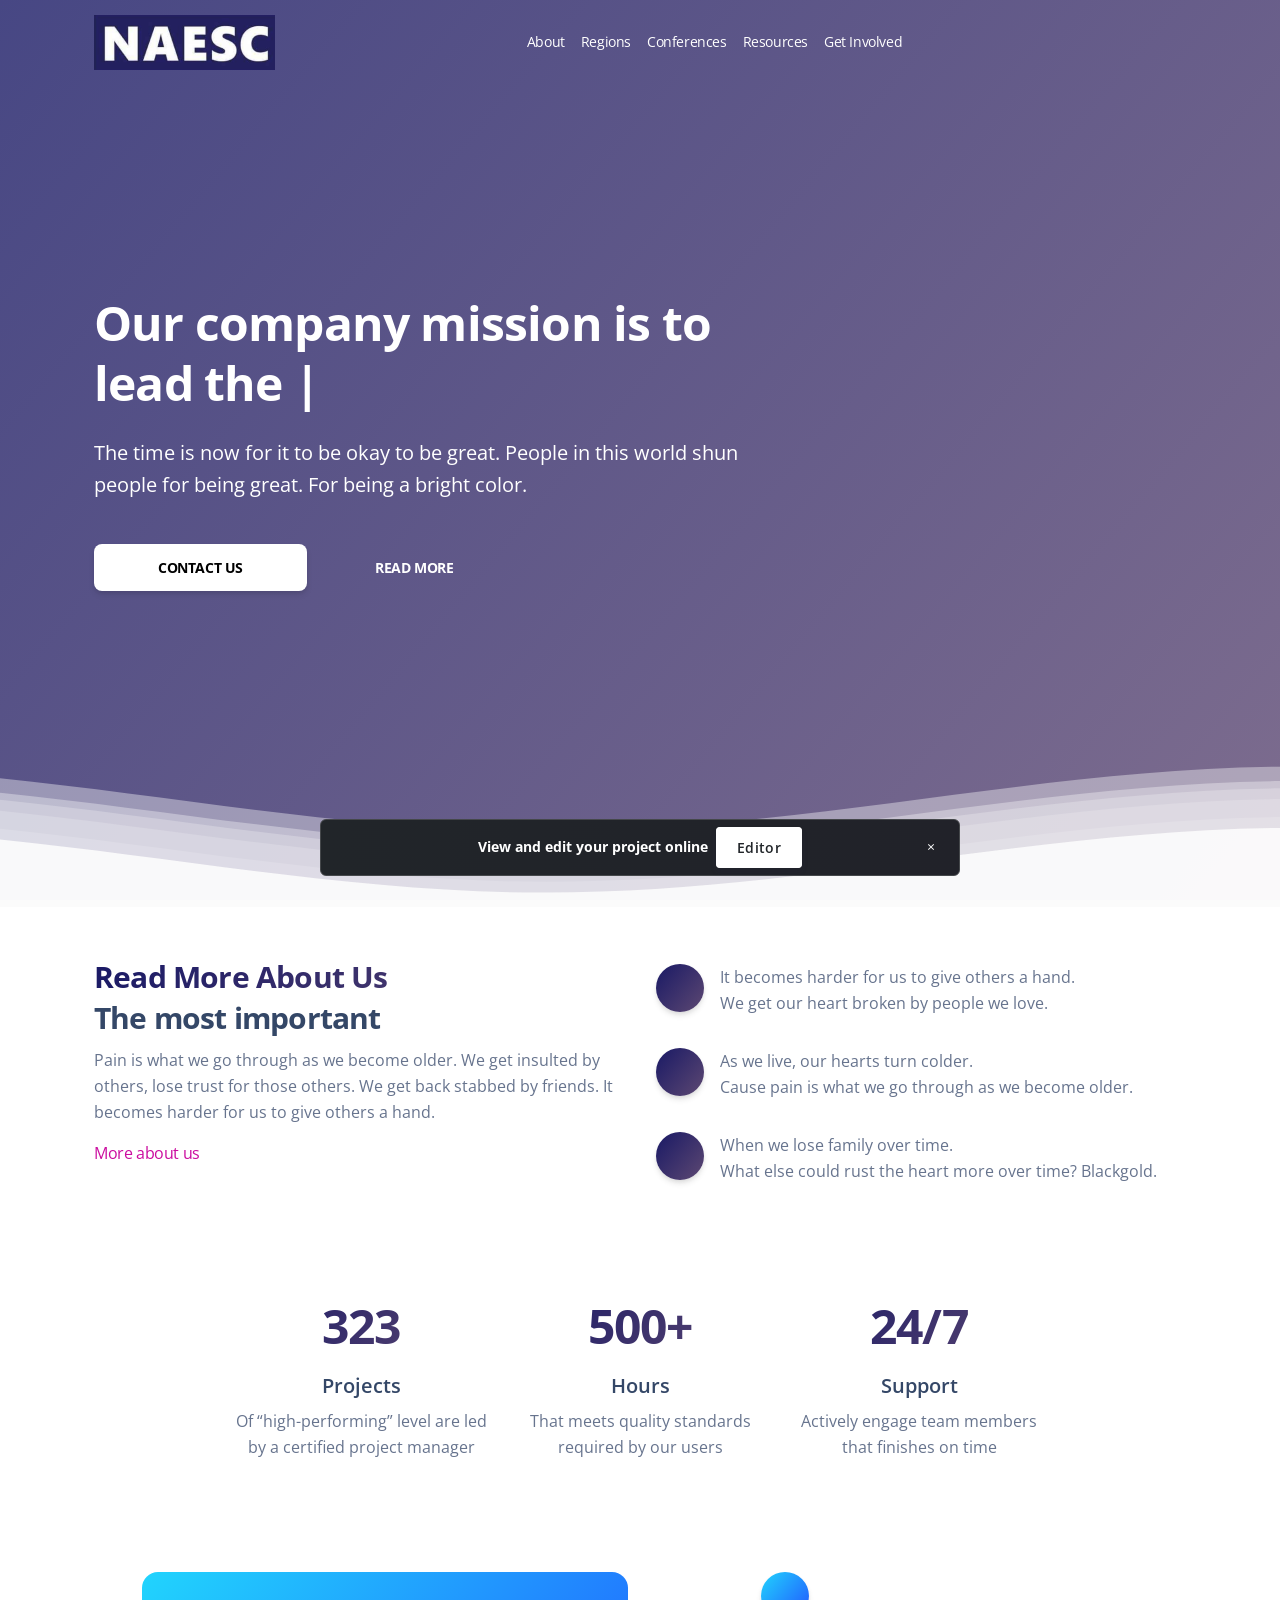
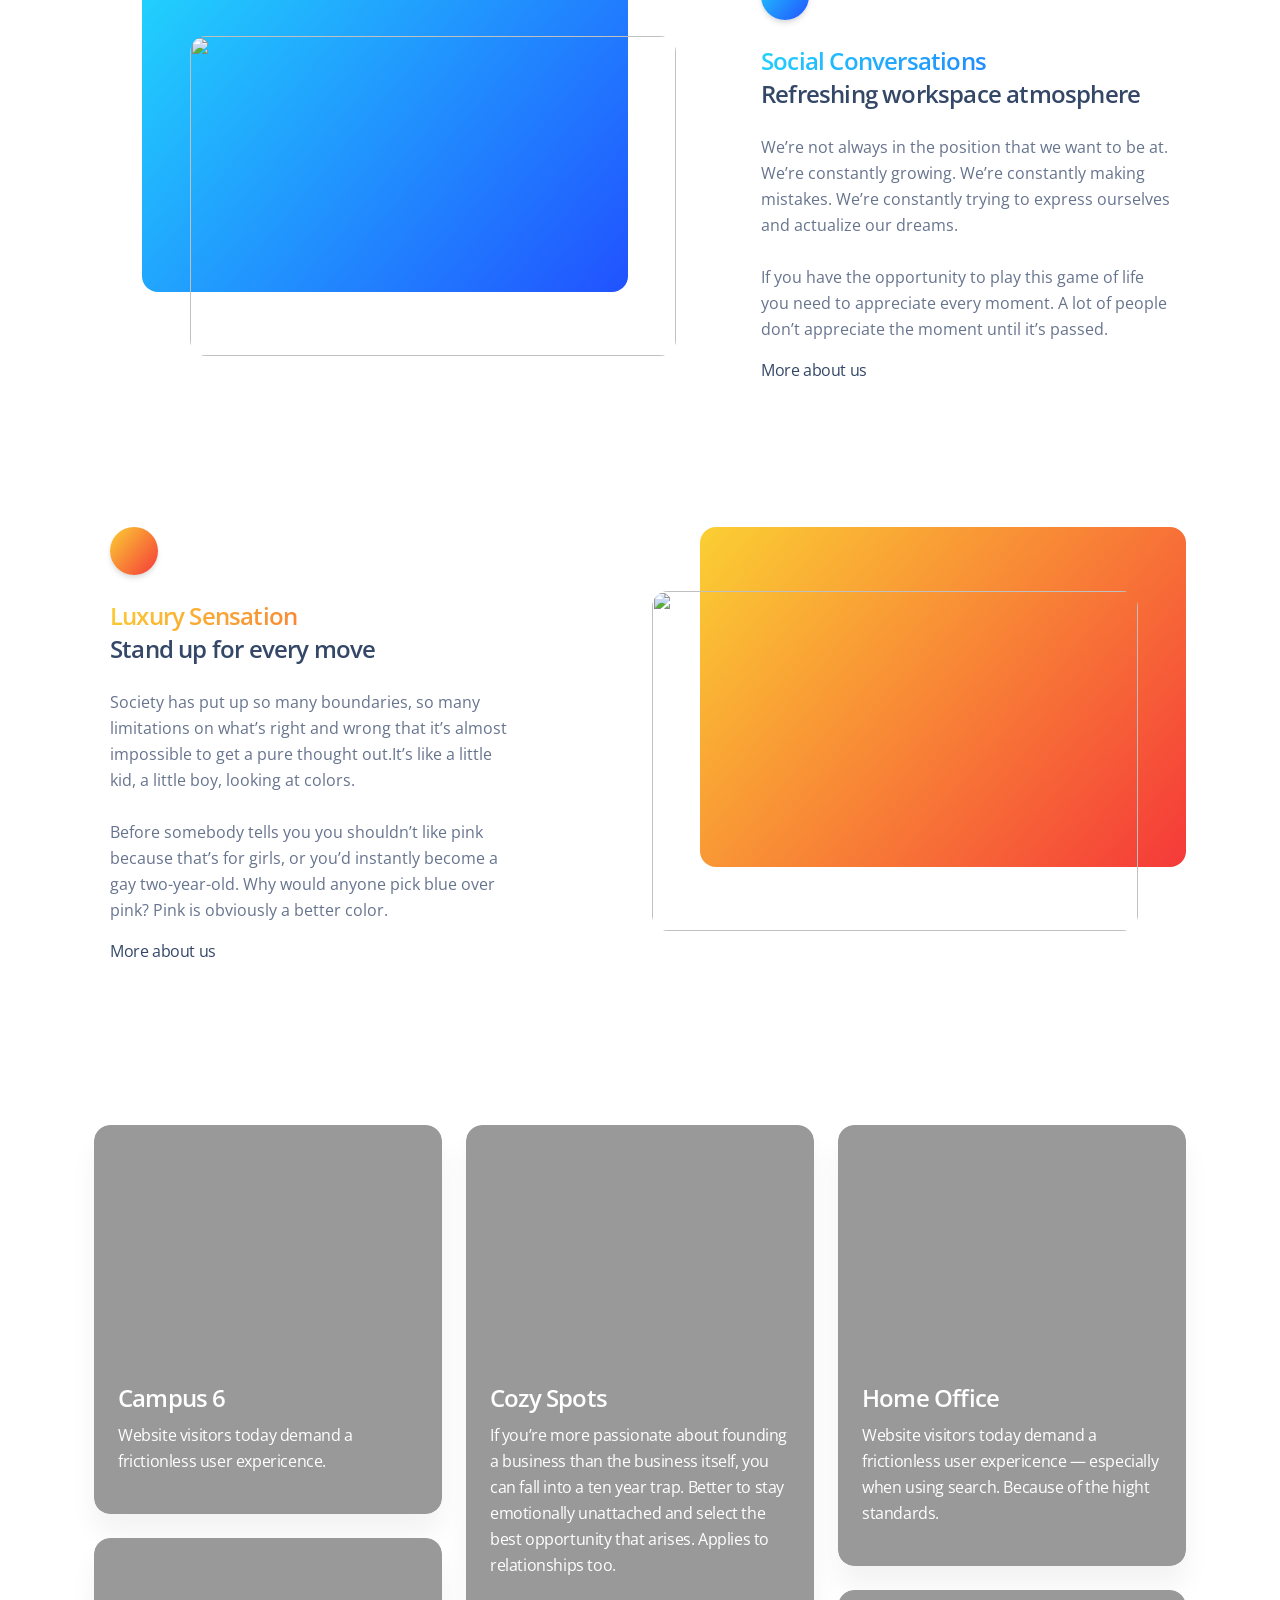
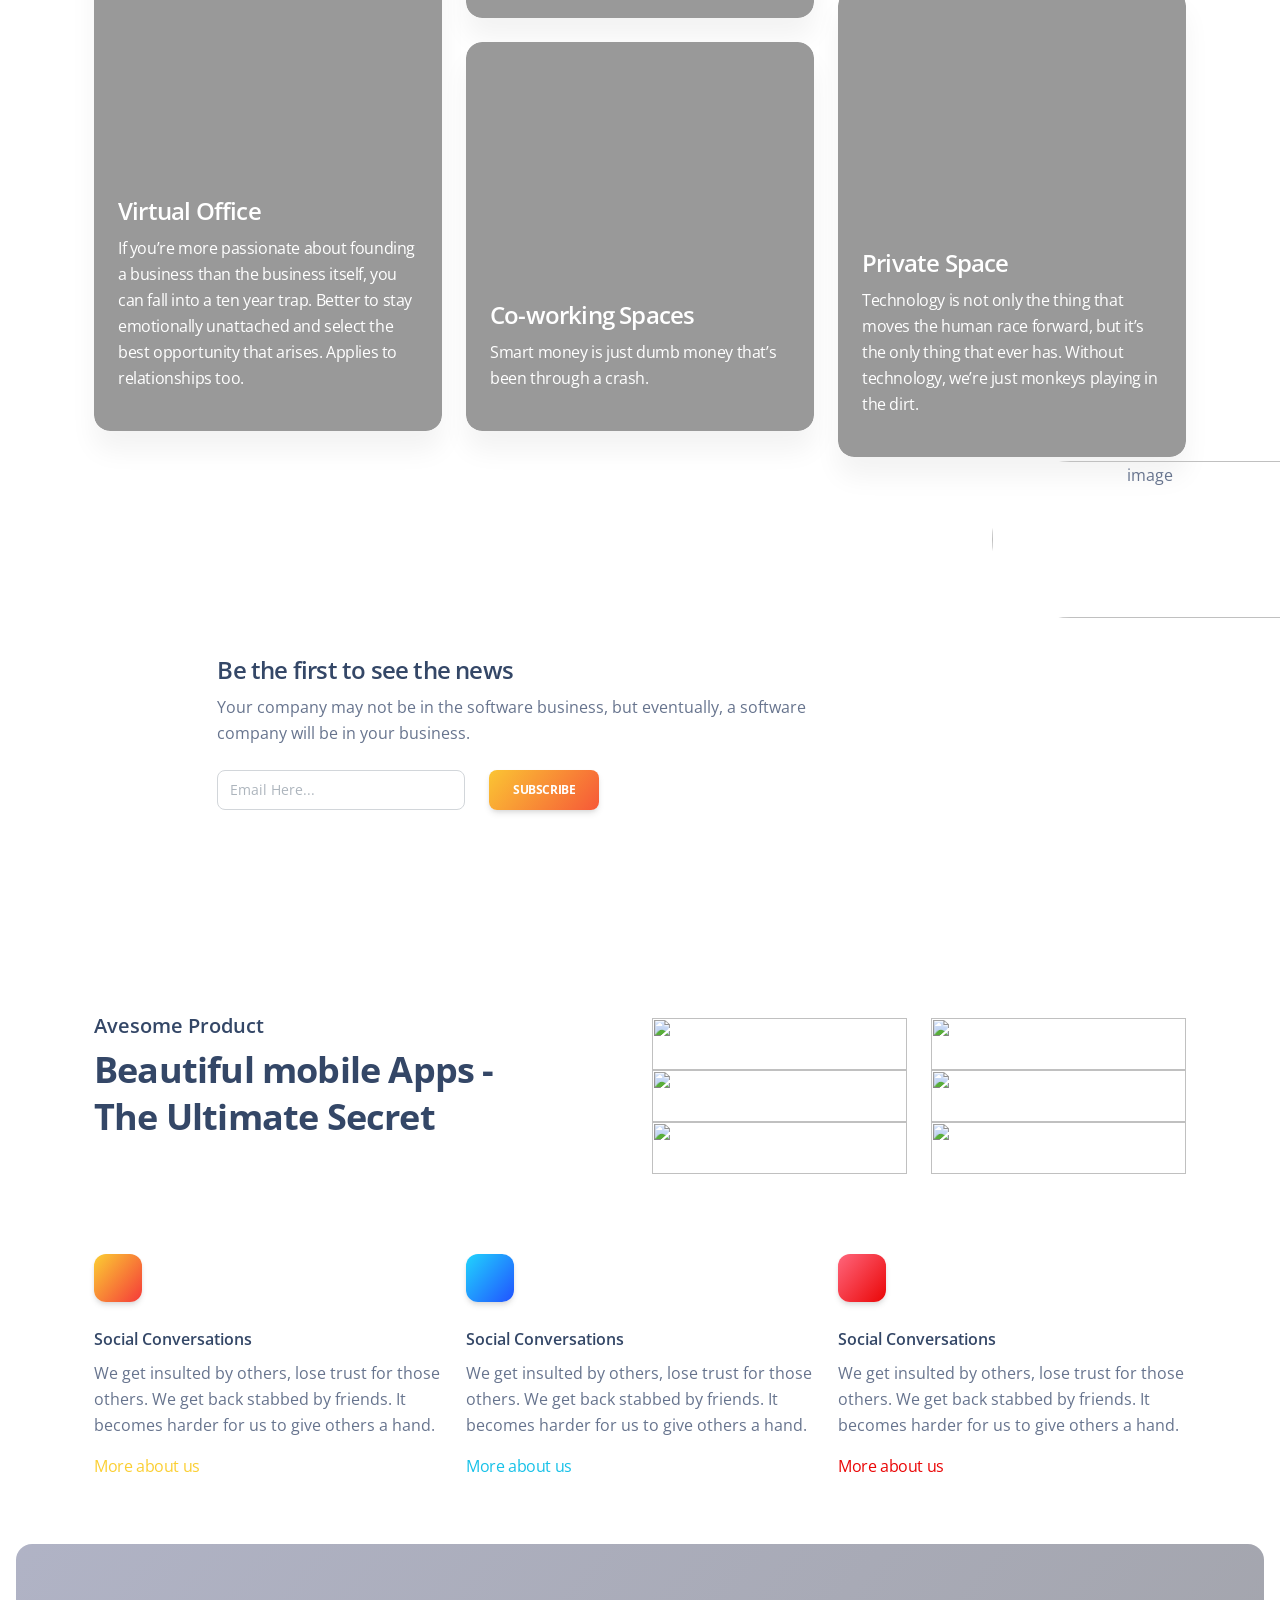
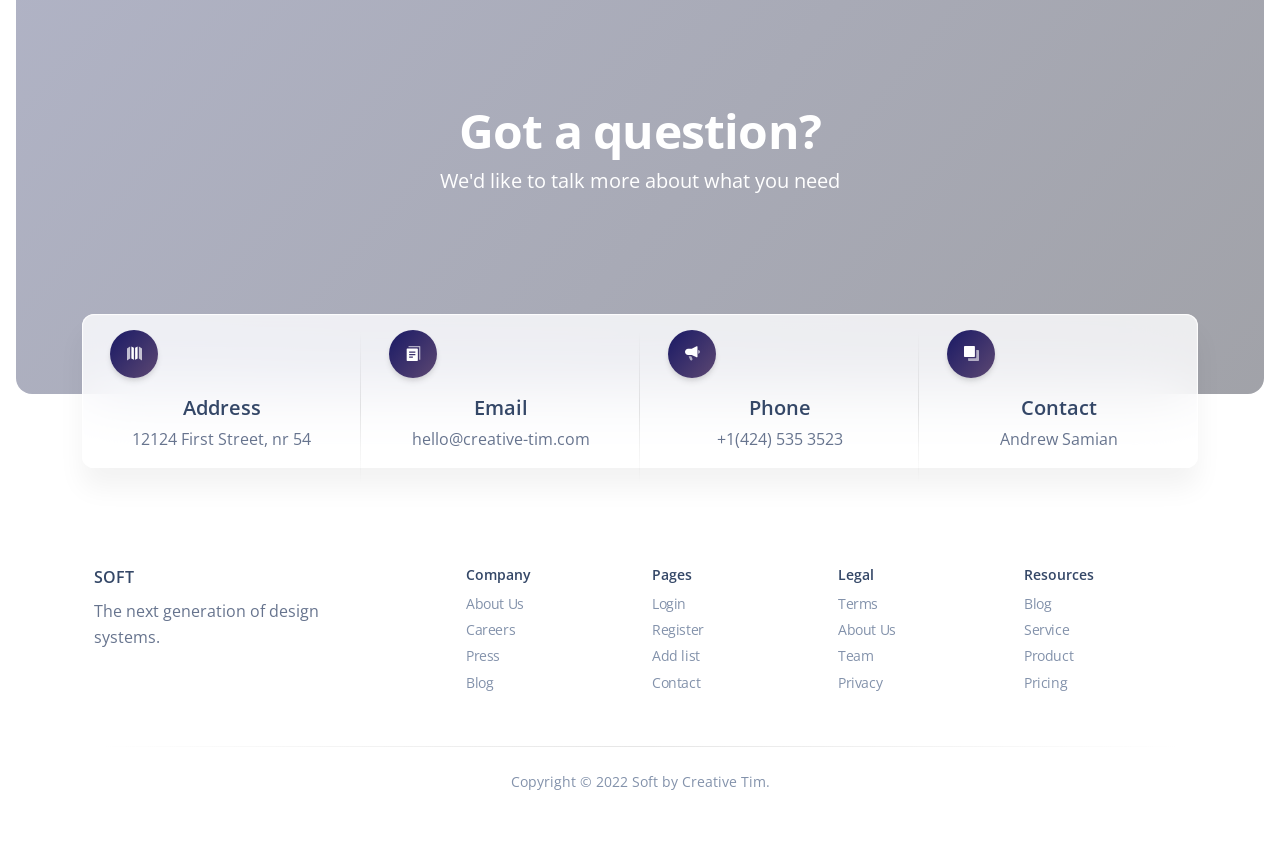
==== index.html @ 439caee8 "fixed layout" ====
<head>
    <meta charset="utf-8">
    <meta name="viewport" content="width=device-width, initial-scale=1, shrink-to-fit=no">
    <title>NAESC | Home </title>
    <script src="https://kit.fontawesome.com/42d5adcbca.js" crossorigin="anonymous"></script>
    <link rel="stylesheet" href="https://demos.creative-tim.com/soft-ui-dashboard/assets/css/nucleo-icons.css">
    <link rel="stylesheet" href="https://demos.creative-tim.com/soft-ui-dashboard/assets/css/nucleo-svg.css">
    <link rel="stylesheet" href="https://demos.creative-tim.com/soft-ui-dashboard/assets/css/soft-ui-dashboard.min.css?v=1.0.2">
    <link rel="stylesheet" href="https://fonts.googleapis.com/css?family=Open+Sans:300,400,600,700">
    <link rel="stylesheet" href="./assets/css/theme.css">
    <link rel="stylesheet" href="./assets/css/loopple/loopple.css">
</head>

<body class="g-sidenav-show">
    <header class="position-relative">
        <nav class="navbar navbar-expand-lg navbar-dark navbar-absolute bg-transparent shadow-none">
            <div class="container">
                <a class="navbar-brand text-white" href="#"><img src="assets/img/logo.png"></a>
                <button class="navbar-toggler" type="button" data-toggle="collapse" data-target="#navbar-header-2" aria-controls="navbar-header-2" aria-expanded="false" aria-label="Toggle navigation">
                    <span class="navbar-toggler-icon"></span>
                </button>
                <div class="collapse navbar-collapse" id="navbar-header-2">
                    <ul class="navbar-nav mx-auto">
                        <li class="nav-item">
                            <a class="nav-link text-white" href="#">
                                About
                            </a>
                        </li>
                        <li class="nav-item">
                            <a class="nav-link text-white" href="#">
                                Regions
                            </a>
                        </li>
                        <li class="nav-item">
                            <a class="nav-link text-white" href="#">
                                Conferences
                            </a>
                        </li>
                        <li class="nav-item">
                            <a class="nav-link text-white" href="#">
                                Resources
                            </a>
                        </li>
                        <li class="nav-item">
                            <a class="nav-link text-white" href="#">
                                Get Involved
                            </a>
                        </li>
                    </ul>
                    <ul class="nav navbar-nav">
                        <li class="nav-item">
                            <a class="nav-link text-white" href="#">
                                <i class="fab fa-twitter" aria-hidden="true"></i>
                            </a>
                        </li>
                        <li class="nav-item">
                            <a class="nav-link text-white" href="#">
                                <i class="fab fa-facebook" aria-hidden="true"></i>
                            </a>
                        </li>
                        <li class="nav-item">
                            <a class="nav-link text-white" href="#">
                                <i class="fab fa-instagram" aria-hidden="true"></i>
                            </a>
                        </li>
                    </ul>
                </div>
            </div>
        </nav>

        <div class="page-header min-vh-100" style="background-image: url(https://demos.creative-tim.com/soft-ui-design-system-pro/assets/img/meeting.jpg);">
            <span class="mask bg-gradient-primary"></span>
            <div class="container">
                <div class="row">
                    <div class="col-lg-8 text-start">
                        <h1 class="text-white">Our company mission is to lead the <span class="text-white" id="typed"></span><span class="typed-cursor">|</span></h1>
                        <div id="typed-strings" style="display: none;">
                            <h1>web development</h1>
                            <h1>mobile development</h1>
                            <h1>web design</h1>
                        </div>
                        <p class="lead text-white text-start pe-5 mt-4">The time is now for it to be okay to be great. People in this world shun people for being great. For being a bright color. </p>
                        <br>
                        <div class="buttons">
                            <button type="button" class="btn btn-lg btn-white">Contact Us</button>
                            <button type="button" class="btn btn-lg btn-link text-white">Read More</button>
                        </div>
                    </div>
                </div>
            </div>
        </div>
        <div class="position-absolute w-100 z-index-1 bottom-0">
            <svg class="waves" xmlns="http://www.w3.org/2000/svg" xmlns:xlink="http://www.w3.org/1999/xlink" viewBox="0 24 150 40" preserveAspectRatio="none" shape-rendering="auto">
                <defs>
                    <path id="gentle-wave" d="M-160 44c30 0 58-18 88-18s 58 18 88 18 58-18 88-18 58 18 88 18 v44h-352z"></path>
                </defs>
                <g class="moving-waves">
                    <use xlink:href="#gentle-wave" x="48" y="-1" fill="rgba(251,251,251,0.40"></use>
                    <use xlink:href="#gentle-wave" x="48" y="3" fill="rgba(251,251,251,0.35)"></use>
                    <use xlink:href="#gentle-wave" x="48" y="5" fill="rgba(251,251,251,0.25)"></use>
                    <use xlink:href="#gentle-wave" x="48" y="8" fill="rgba(251,251,251,0.20)"></use>
                    <use xlink:href="#gentle-wave" x="48" y="13" fill="rgba(251,251,251,0.15)"></use>
                    <use xlink:href="#gentle-wave" x="48" y="16" fill="rgba(251,251,251,0.95"></use>
                </g>
            </svg>
        </div>
    </header>
    <section class="py-5">
        <div class="container">
            <div class="row">
                <div class="col-lg-6">
                    <h3 class="text-gradient text-primary mb-0 mt-2">Read More About Us</h3>
                    <h3>The most important</h3>
                    <p>Pain is what we go through as we become older. We get insulted by others, lose trust for those others. We get back stabbed by friends. It becomes harder for us to give others a hand.</p>
                    <a href="javascript:;" class="text-primary icon-move-right">More about us
                        <i class="fas fa-arrow-right text-sm ms-1" aria-hidden="true"></i>
                    </a>
                </div>
                <div class="col-lg-6 mt-lg-0 mt-5 ps-lg-0 ps-0">
                    <div class="p-3 info-horizontal">
                        <div class="icon icon-shape rounded-circle bg-gradient-primary shadow text-center">
                            <i class="fas fa-ship opacity-10" aria-hidden="true"></i>
                        </div>
                        <div class="description ps-3">
                            <p class="mb-0">It becomes harder for us to give others a hand. <br> We get our heart broken by people we love.</p>
                        </div>
                    </div>

                    <div class="p-3 info-horizontal">
                        <div class="icon icon-shape rounded-circle bg-gradient-primary shadow text-center">
                            <i class="fas fa-handshake opacity-10" aria-hidden="true"></i>
                        </div>
                        <div class="description ps-3">
                            <p class="mb-0">As we live, our hearts turn colder. <br>Cause pain is what we go through as we become older.</p>
                        </div>
                    </div>
                    <div class="p-3 info-horizontal">
                        <div class="icon icon-shape rounded-circle bg-gradient-primary shadow text-center">
                            <i class="fas fa-hourglass opacity-10" aria-hidden="true"></i>
                        </div>
                        <div class="description ps-3">
                            <p class="mb-0">When we lose family over time. <br> What else could rust the heart more over time? Blackgold.</p>
                        </div>
                    </div>
                </div>
            </div>
        </div>
    </section>
    <section class="py-5">
        <div class="container">
            <div class="row justify-content-center text-center">
                <div class="col-md-3">
                    <h1 class="text-gradient text-primary">323</h1>
                    <h5 class="mt-3">Projects</h5>
                    <p>Of “high-performing” level are led by a certified project manager</p>
                </div>
                <div class="col-md-3">
                    <h1 class="text-gradient text-primary">500+</h1>
                    <h5 class="mt-3">Hours</h5>
                    <p>That meets quality standards required by our users</p>
                </div>
                <div class="col-md-3">
                    <h1 class="text-gradient text-primary">24/7</h1>
                    <h5 class="mt-3">Support</h5>
                    <p>Actively engage team members that finishes on time</p>
                </div>
            </div>
        </div>
    </section>
    <section class="py-5">
        <div class="container">
            <div class="row">
                <div class="col-lg-6 col-md-8 order-2 order-md-2 order-lg-1">
                    <div class="position-relative ms-md-5 mb-0 mb-md-7 mb-lg-0 d-none d-md-block d-lg-block d-xl-block h-75">
                        <div class="bg-gradient-info w-100 h-100 border-radius-xl position-absolute" alt=""></div>
                        <img src="https://raw.githubusercontent.com/creativetimofficial/public-assets/master/soft-ui-design-system/assets/img/color-city.jpg" class="w-100 border-radius-xl mt-6 ms-5 position-absolute" alt="">
                    </div>
                </div>
                <div class="col-lg-5 col-md-12 ms-auto order-1 order-md-1 order-lg-1">
                    <div class="p-3 pt-0">
                        <div class="icon icon-shape bg-gradient-info rounded-circle shadow text-center mb-4">
                            <i class="ni ni-building"></i>
                        </div>
                        <h4 class="text-gradient text-info mb-0">Social Conversations</h4>
                        <h4 class="mb-4">Refreshing workspace atmosphere</h4>
                        <p>We’re not always in the position that we want to be at. We’re constantly growing. We’re constantly making mistakes. We’re constantly trying to express ourselves and actualize our dreams. <br><br> If you have the opportunity to play this game of life you need to appreciate every moment. A lot of people don’t appreciate the moment until it’s passed.</p>
                        <a href="javascript:;" class="text-dark icon-move-right">More about us
                            <i class="fas fa-arrow-right text-sm ms-1" aria-hidden="true"></i>
                        </a>
                    </div>
                </div>
            </div>
            <div class="row mt-0 mt-md-5 mt-lg-8">
                <div class="col-lg-5 col-md-12 me-auto">
                    <div class="p-3 pt-0">
                        <div class="icon icon-shape bg-gradient-warning rounded-circle shadow text-center mb-4">
                            <i class="fas fa-trophy" aria-hidden="true"></i>
                        </div>
                        <h4 class="text-gradient text-warning mb-0">Luxury Sensation</h4>
                        <h4 class="mb-4">Stand up for every move</h4>
                        <p>Society has put up so many boundaries, so many limitations on what’s right and wrong that it’s almost impossible to get a pure thought out.It’s like a little kid, a little boy, looking at colors. <br> <br> Before somebody tells you you shouldn’t like pink because that’s for girls, or you’d instantly become a gay two-year-old. Why would anyone pick blue over pink? Pink is obviously a better color.</p>
                        <a href="javascript:;" class="text-dark icon-move-right">More about us
                            <i class="fas fa-arrow-right text-sm ms-1" aria-hidden="true"></i>
                        </a>
                    </div>
                </div>
                <div class="col-lg-6 col-md-8">
                    <div class="position-relative ms-md-5 d-none d-md-block d-lg-block d-xl-block h-75">
                        <div class="w-100 h-100 bg-gradient-warning border-radius-xl position-absolute" alt=""></div>
                        <img src="https://raw.githubusercontent.com/creativetimofficial/public-assets/master/soft-ui-design-system/assets/img/arena.jpg" class="w-100 border-radius-xl mt-6 ms-n5 position-absolute" alt="">
                    </div>
                </div>
            </div>
        </div>
    </section>
    <section class="features-3 py-5">
        <div class="container">

            <div class="row mt-5">
                <div class="col-lg-4 mb-lg-0 mb-4">

                    <a href="javascript:;">
                        <div class="card card-background move-on-hover mb-4">
                            <div class="full-background" style="background-image: url('https://raw.githubusercontent.com/creativetimofficial/public-assets/master/soft-ui-design-system/assets/img/glass-wall.jpg')"></div>
                            <div class="card-body pt-12">
                                <h4 class="text-white">Campus 6</h4>
                                <p>Website visitors today demand a frictionless user expericence.</p>
                            </div>
                        </div>
                    </a>


                    <a href="javascript:;">
                        <div class="card card-background move-on-hover">
                            <div class="full-background" style="background-image: url('https://raw.githubusercontent.com/creativetimofficial/public-assets/master/soft-ui-design-system/assets/img/vr.jpg')"></div>
                            <div class="card-body pt-12">
                                <h4 class="text-white">Virtual Office</h4>
                                <p>If you’re more passionate about founding a business than the business itself, you can fall into a ten year trap. Better to stay emotionally unattached and select the best opportunity that arises. Applies to relationships too.</p>
                            </div>
                        </div>
                    </a>

                </div>
                <div class="col-lg-4 mb-lg-0 mb-4">

                    <a href="javascript:;">
                        <div class="card card-background move-on-hover mb-4">
                            <div class="full-background" style="background-image: url('https://raw.githubusercontent.com/creativetimofficial/public-assets/master/soft-ui-design-system/assets/img/books.jpg')"></div>
                            <div class="card-body pt-12">
                                <h4 class="text-white">Cozy Spots</h4>
                                <p>If you’re more passionate about founding a business than the business itself, you can fall into a ten year trap. Better to stay emotionally unattached and select the best opportunity that arises. Applies to relationships too.</p>
                            </div>
                        </div>
                    </a>


                    <a href="javascript:;">
                        <div class="card card-background move-on-hover">
                            <div class="full-background" style="background-image: url('https://raw.githubusercontent.com/creativetimofficial/public-assets/master/soft-ui-design-system/assets/img/team-members.jpg')"></div>
                            <div class="card-body pt-12">
                                <h4 class="text-white">Co-working Spaces</h4>
                                <p>Smart money is just dumb money that’s been through a crash.</p>
                            </div>
                        </div>
                    </a>

                </div>
                <div class="col-lg-4">

                    <a href="javascript:;">
                        <div class="card card-background move-on-hover mb-4">
                            <div class="full-background" style="background-image: url('https://raw.githubusercontent.com/creativetimofficial/public-assets/master/soft-ui-design-system/assets/img/window-desk.jpg')"></div>
                            <div class="card-body pt-12">
                                <h4 class="text-white">Home Office</h4>
                                <p>Website visitors today demand a frictionless user expericence — especially when using search. Because of the hight standards.</p>
                            </div>
                        </div>
                    </a>


                    <a href="javascript:;">
                        <div class="card card-background move-on-hover">
                            <div class="full-background" style="background-image: url('https://raw.githubusercontent.com/creativetimofficial/public-assets/master/soft-ui-design-system/assets/img/imac.jpg')"></div>
                            <div class="card-body pt-12">
                                <h4 class="text-white">Private Space</h4>
                                <p>Technology is not only the thing that moves the human race forward, but it’s the only thing that ever has. Without technology, we’re just monkeys playing in the dirt.</p>
                            </div>
                        </div>
                    </a>

                </div>
            </div>
        </div>
    </section>
    <section class="py-5 mt-1">
        <div class="container-fluid px-0">
            <div class="row justify-content-center text-center">
                <div class="col-12 position-relative">
                    <div class="row bg-warning-soft bottom-0 py-7">
                        <div class="col-xl-6 text-start ms-auto">
                            <h4>Be the first to see the news</h4>
                            <p class="mb-4">
                                Your company may not be in the software business,
                                but eventually, a software company will be in your business.
                            </p>
                            <div class="row">
                                <div class="col-sm-5">
                                    <div class="input-group">
                                        <input type="text" class="form-control mb-sm-0 mb-2" placeholder="Email Here...">
                                    </div>
                                </div>
                                <div class="col-sm-4">
                                    <button type="button" class="btn bg-gradient-warning mb-0 h-100 position-relative z-index-2">Subscribe</button>
                                </div>
                            </div>
                        </div>

                        <div class="col-xl-4 position-relative">
                            <img class="w-100 border-radius-section border-top-end-radius-0 border-bottom-end-radius-0 end-0 position-absolute max-width-300 mt-n10 d-xl-block d-none" src="https://demos.creative-tim.com/soft-ui-design-system-pro/assets/img/curved-images/curved13.jpg" alt="image">
                        </div>
                    </div>
                </div>
            </div>
        </div>
    </section>
    <section class="">
        <div class="container">
            <div class="row py-5 align-items-center">
                <div class="col-lg-6">
                    <h5>Avesome Product</h5>
                    <h2>Beautiful mobile Apps -<br> The Ultimate Secret</h2>
                </div>
                <div class="col-lg-6">
                    <div class="row">
                        <div class="col-lg-6">
                            <img class="w-100 my-3" src="https://demos.creative-tim.com/soft-ui-design-system-pro/assets/img/logos/medium-logos/logo-google.svg">
                        </div>
                        <div class="col-lg-6">
                            <img class="w-100 my-3" src="https://demos.creative-tim.com/soft-ui-design-system-pro/assets/img/logos/medium-logos/logo-pinterest.svg">
                        </div>
                        <div class="col-lg-6">
                            <img class="w-100 my-3" src="https://demos.creative-tim.com/soft-ui-design-system-pro/assets/img/logos/medium-logos/logo-netflix.svg">
                        </div>
                        <div class="col-lg-6">
                            <img class="w-100 my-3" src="https://demos.creative-tim.com/soft-ui-design-system-pro/assets/img/logos/medium-logos/logo-coinbase.svg">
                        </div>
                        <div class="col-lg-6">
                            <img class="w-100 my-3" src="https://demos.creative-tim.com/soft-ui-design-system-pro/assets/img/logos/medium-logos/logo-facebook.svg">
                        </div>
                        <div class="col-lg-6">
                            <img class="w-100 my-3" src="https://demos.creative-tim.com/soft-ui-design-system-pro/assets/img/logos/medium-logos/logo-spotify.svg">
                        </div>
                    </div>
                </div>
            </div>
            <div class="row pt-5">
                <div class="col-md-4">
                    <div class="info">
                        <div class="icon icon-shape bg-gradient-warning shadow text-center mb-4">
                            <i class="fas fa-user" aria-hidden="true"></i>
                        </div>
                        <h6>Social Conversations</h6>
                        <p>We get insulted by others, lose trust for those others. We get back stabbed by friends. It becomes harder for us to give others a hand.</p>
                        <a href="javascript:;" class="text-warning icon-move-right">More about us
                            <i class="fas fa-arrow-right text-sm ms-1" aria-hidden="true"></i>
                        </a>
                    </div>
                </div>
                <div class="col-md-4">
                    <div class="info">
                        <div class="icon icon-shape bg-gradient-info shadow text-center mb-4">
                            <i class="fas fa-user" aria-hidden="true"></i>
                        </div>
                        <h6>Social Conversations</h6>
                        <p>We get insulted by others, lose trust for those others. We get back stabbed by friends. It becomes harder for us to give others a hand.</p>
                        <a href="javascript:;" class="text-info icon-move-right">More about us
                            <i class="fas fa-arrow-right text-sm ms-1" aria-hidden="true"></i>
                        </a>
                    </div>
                </div>
                <div class="col-md-4">
                    <div class="info">
                        <div class="icon icon-shape bg-gradient-danger shadow text-center mb-4">
                            <i class="fas fa-user" aria-hidden="true"></i>
                        </div>
                        <h6>Social Conversations</h6>
                        <p>We get insulted by others, lose trust for those others. We get back stabbed by friends. It becomes harder for us to give others a hand.</p>
                        <a href="javascript:;" class="text-danger icon-move-right">More about us
                            <i class="fas fa-arrow-right text-sm ms-1" aria-hidden="true"></i>
                        </a>
                    </div>
                </div>
            </div>
        </div>
    </section>
    <section class="py-5 position-relative">
        <div class="page-header min-vh-50 m-3 border-radius-xl" style="background-image: url('https://demos.creative-tim.com/soft-ui-design-system-pro/assets/img/curved-images/curved8.jpg');">
            <span class="mask bg-gradient-dark opacity-4"></span>
            <div class="container">
                <div class="row justify-content-center">
                    <div class="col-lg-6 text-center mx-auto">
                        <h1 class="text-white mt-4 mb-1">Got a question?</h1>
                        <p class="lead text-white mb-6">We'd like to talk more about what you need</p>
                    </div>
                </div>
            </div>
        </div>
        <div class="container">
            <div class="row mt-n7 blur border-radius-lg shadow-blur">
                <div class="col-lg-3 col-md-6 col-6 position-relative my-auto">
                    <div class="p-3 text-center">
                        <div class="icon icon-shape bg-gradient-primary shadow text-center rounded-circle">
                            <svg class="mt-3" width="15px" height="15px" viewBox="0 0 45 44" version="1.1" xmlns="http://www.w3.org/2000/svg" xmlns:xlink="http://www.w3.org/1999/xlink">
                                <title>map-big</title>
                                <g stroke="none" stroke-width="1" fill="none" fill-rule="evenodd">
                                    <g transform="translate(-2321.000000, -593.000000)" fill="#FFFFFF" fill-rule="nonzero">
                                        <g transform="translate(1716.000000, 291.000000)">
                                            <g id="map-big" transform="translate(605.000000, 302.000000)">
                                                <polygon points="31.875 0.71625 24.375 4.46625 24.375 40.53375 31.875 36.78375"></polygon>
                                                <polygon points="20.625 4.46625 13.125 0.71625 13.125 36.78375 20.625 40.53375"></polygon>
                                                <path d="M9.375,0.81375 L0.909375,5.893125 C0.346875,6.230625 0,6.84 0,7.5 L0,43.125 L9.375,37.06125 L9.375,0.81375 Z" opacity="0.70186942"></path>
                                                <path d="M44.090625,5.893125 L35.625,0.81375 L35.625,37.06125 L45,43.125 L45,7.5 C45,6.84 44.653125,6.230625 44.090625,5.893125 Z" opacity="0.70186942"></path>
                                            </g>
                                        </g>
                                    </g>
                                </g>
                            </svg>
                        </div>
                        <h5 class="mt-3 mb-1">Address</h5>
                        <p class="mb-0">12124 First Street, nr 54</p>
                        <hr class="vertical dark">
                    </div>
                </div>
                <div class="col-lg-3 col-md-6 col-6 position-relative my-auto">
                    <div class="p-3 text-center">
                        <div class="icon icon-shape bg-gradient-primary shadow text-center rounded-circle">
                            <svg class="mt-3" width="15px" height="15px" viewBox="0 0 40 44" version="1.1" xmlns="http://www.w3.org/2000/svg" xmlns:xlink="http://www.w3.org/1999/xlink">
                                <title>document</title>
                                <g stroke="none" stroke-width="1" fill="none" fill-rule="evenodd">
                                    <g transform="translate(-1870.000000, -591.000000)" fill="#FFFFFF" fill-rule="nonzero">
                                        <g transform="translate(1716.000000, 291.000000)">
                                            <g transform="translate(154.000000, 300.000000)">
                                                <path d="M40,40 L36.3636364,40 L36.3636364,3.63636364 L5.45454545,3.63636364 L5.45454545,0 L38.1818182,0 C39.1854545,0 40,0.814545455 40,1.81818182 L40,40 Z" opacity="0.603585379"></path>
                                                <path d="M30.9090909,7.27272727 L1.81818182,7.27272727 C0.814545455,7.27272727 0,8.08727273 0,9.09090909 L0,41.8181818 C0,42.8218182 0.814545455,43.6363636 1.81818182,43.6363636 L30.9090909,43.6363636 C31.9127273,43.6363636 32.7272727,42.8218182 32.7272727,41.8181818 L32.7272727,9.09090909 C32.7272727,8.08727273 31.9127273,7.27272727 30.9090909,7.27272727 Z M18.1818182,34.5454545 L7.27272727,34.5454545 L7.27272727,30.9090909 L18.1818182,30.9090909 L18.1818182,34.5454545 Z M25.4545455,27.2727273 L7.27272727,27.2727273 L7.27272727,23.6363636 L25.4545455,23.6363636 L25.4545455,27.2727273 Z M25.4545455,20 L7.27272727,20 L7.27272727,16.3636364 L25.4545455,16.3636364 L25.4545455,20 Z"></path>
                                            </g>
                                        </g>
                                    </g>
                                </g>
                            </svg>
                        </div>
                        <h5 class="mt-3 mb-1">Email</h5>
                        <p class="mb-0">hello@creative-tim.com</p>
                    </div>
                    <hr class="vertical dark">
                </div>
                <div class="col-lg-3 col-md-6 col-6 position-relative my-auto">
                    <div class="p-3 text-center">
                        <div class="icon icon-shape bg-gradient-primary shadow text-center rounded-circle">
                            <svg class="mt-3" width="15px" height="15px" viewBox="0 0 44 43" version="1.1" xmlns="http://www.w3.org/2000/svg" xmlns:xlink="http://www.w3.org/1999/xlink">
                                <title>megaphone</title>
                                <g stroke="none" stroke-width="1" fill="none" fill-rule="evenodd">
                                    <g transform="translate(-2168.000000, -591.000000)" fill="#FFFFFF" fill-rule="nonzero">
                                        <g transform="translate(1716.000000, 291.000000)">
                                            <g id="megaphone" transform="translate(452.000000, 300.000000)">
                                                <path d="M35.7958333,0.273166667 C35.2558424,-0.0603712374 34.5817509,-0.0908856664 34.0138333,0.1925 L19.734,7.33333333 L9.16666667,7.33333333 C4.10405646,7.33333333 0,11.4373898 0,16.5 C0,21.5626102 4.10405646,25.6666667 9.16666667,25.6666667 L19.734,25.6666667 L34.0138333,32.8166667 C34.5837412,33.1014624 35.2606401,33.0699651 35.8016385,32.7334768 C36.3426368,32.3969885 36.6701539,31.8037627 36.6666942,31.1666667 L36.6666942,1.83333333 C36.6666942,1.19744715 36.3370375,0.607006911 35.7958333,0.273166667 Z"></path>
                                                <path d="M38.5,11 L38.5,22 C41.5375661,22 44,19.5375661 44,16.5 C44,13.4624339 41.5375661,11 38.5,11 Z" opacity="0.601050967"></path>
                                                <path d="M18.5936667,29.3333333 L10.6571667,29.3333333 L14.9361667,39.864 C15.7423448,41.6604248 17.8234451,42.4993948 19.6501416,41.764381 C21.4768381,41.0293672 22.3968823,38.982817 21.7341667,37.1286667 L18.5936667,29.3333333 Z" opacity="0.601050967"></path>
                                            </g>
                                        </g>
                                    </g>
                                </g>
                            </svg>
                        </div>
                        <h5 class="mt-3 mb-1">Phone</h5>
                        <p class="mb-0">+1(424) 535 3523</p>
                    </div>
                    <hr class="vertical dark">
                </div>
                <div class="col-lg-3 col-md-6 col-6 position-relative my-auto">
                    <div class="p-3 text-center">
                        <div class="icon icon-shape bg-gradient-primary shadow text-center rounded-circle">
                            <svg class="mt-3" width="15px" height="15px" viewBox="0 0 40 40" version="1.1" xmlns="http://www.w3.org/2000/svg" xmlns:xlink="http://www.w3.org/1999/xlink">
                                <title>ungroup</title>
                                <g stroke="none" stroke-width="1" fill="none" fill-rule="evenodd">
                                    <g transform="translate(-2170.000000, -442.000000)" fill="#FFFFFF" fill-rule="nonzero">
                                        <g transform="translate(1716.000000, 291.000000)">
                                            <g id="ungroup" transform="translate(454.000000, 151.000000)">
                                                <path d="M38.1818182,10.9090909 L32.7272727,10.9090909 L32.7272727,30.9090909 C32.7272727,31.9127273 31.9127273,32.7272727 30.9090909,32.7272727 L10.9090909,32.7272727 L10.9090909,38.1818182 C10.9090909,39.1854545 11.7236364,40 12.7272727,40 L38.1818182,40 C39.1854545,40 40,39.1854545 40,38.1818182 L40,12.7272727 C40,11.7236364 39.1854545,10.9090909 38.1818182,10.9090909 Z" opacity="0.6"></path>
                                                <path d="M27.2727273,29.0909091 L1.81818182,29.0909091 C0.812727273,29.0909091 0,28.2781818 0,27.2727273 L0,1.81818182 C0,0.814545455 0.812727273,0 1.81818182,0 L27.2727273,0 C28.2781818,0 29.0909091,0.814545455 29.0909091,1.81818182 L29.0909091,27.2727273 C29.0909091,28.2781818 28.2781818,29.0909091 27.2727273,29.0909091 Z"></path>
                                            </g>
                                        </g>
                                    </g>
                                </g>
                            </svg>
                        </div>
                        <h5 class="mt-3 mb-1">Contact</h5>
                        <p class="mb-0">Andrew Samian</p>
                    </div>
                </div>
            </div>
        </div>
    </section>
    <footer class="footer py-5">
        <div class="container">
            <div class="row">
                <div class="col-lg-3 mb-5 mb-lg-0">
                    <h6 class="text-uppercase mb-2">Soft</h6>
                    <p class="mb-4 pb-2">
                        The next generation of design systems.
                    </p>
                    <a href="javascript:;" class="text-secondary me-xl-4 me-3">
                        <span class="text-lg fab fa-facebook" aria-hidden="true"></span>
                    </a>
                    <a href="javascript:;" class="text-secondary me-xl-4 me-3">
                        <span class="text-lg fab fa-twitter" aria-hidden="true"></span>
                    </a>
                    <a href="javascript:;" class="text-secondary me-xl-4 me-3">
                        <span class="text-lg fab fa-instagram" aria-hidden="true"></span>
                    </a>
                    <a href="javascript:;" class="text-secondary me-xl-4 me-3">
                        <span class="text-lg fab fa-pinterest" aria-hidden="true"></span>
                    </a>
                    <a href="javascript:;" class="text-secondary me-xl-4 me-3">
                        <span class="text-lg fab fa-github" aria-hidden="true"></span>
                    </a>
                </div>
                <div class="col-md-2 col-6 ms-lg-auto mb-md-0 mb-4">
                    <h6 class="text-sm">Company</h6>
                    <ul class="flex-column ms-n3 nav">
                        <li class="nav-item">
                            <a class="nav-link text-secondary" href="javascript:;">
                                About Us
                            </a>
                        </li>

                        <li class="nav-item">
                            <a class="nav-link text-secondary" href="javascript:;">
                                Careers
                            </a>
                        </li>

                        <li class="nav-item">
                            <a class="nav-link text-secondary" href="javascript:;">
                                Press
                            </a>
                        </li>

                        <li class="nav-item">
                            <a class="nav-link text-secondary" href="javascript:;">
                                Blog
                            </a>
                        </li>
                    </ul>
                </div>

                <div class="col-md-2 col-6 mb-md-0 mb-4">
                    <h6 class="text-sm">Pages</h6>
                    <ul class="flex-column ms-n3 nav">
                        <li class="nav-item">
                            <a class="nav-link text-secondary" href="javascript:;">
                                Login
                            </a>
                        </li>

                        <li class="nav-item">
                            <a class="nav-link text-secondary" href="javascript:;">
                                Register
                            </a>
                        </li>

                        <li class="nav-item">
                            <a class="nav-link text-secondary" href="javascript:;">
                                Add list
                            </a>
                        </li>

                        <li class="nav-item">
                            <a class="nav-link text-secondary" href="javascript:;">
                                Contact
                            </a>
                        </li>
                    </ul>
                </div>

                <div class="col-md-2 col-6 mb-md-0 mb-4">
                    <h6 class="text-sm">Legal</h6>
                    <ul class="flex-column ms-n3 nav">
                        <li class="nav-item">
                            <a class="nav-link text-secondary" href="javascript:;">
                                Terms
                            </a>
                        </li>

                        <li class="nav-item">
                            <a class="nav-link text-secondary" href="javascript:;">
                                About Us
                            </a>
                        </li>

                        <li class="nav-item">
                            <a class="nav-link text-secondary" href="javascript:;">
                                Team
                            </a>
                        </li>

                        <li class="nav-item">
                            <a class="nav-link text-secondary" href="javascript:;">
                                Privacy
                            </a>
                        </li>
                    </ul>
                </div>

                <div class="col-md-2 col-6 mb-md-0 mb-4">
                    <h6 class="text-sm">Resources</h6>
                    <ul class="flex-column ms-n3 nav">
                        <li class="nav-item">
                            <a class="nav-link text-secondary" href="javascript:;">
                                Blog
                            </a>
                        </li>

                        <li class="nav-item">
                            <a class="nav-link text-secondary" href="javascript:;">
                                Service
                            </a>
                        </li>

                        <li class="nav-item">
                            <a class="nav-link text-secondary" href="javascript:;">
                                Product
                            </a>
                        </li>

                        <li class="nav-item">
                            <a class="nav-link text-secondary" href="javascript:;">
                                Pricing
                            </a>
                        </li>
                    </ul>
                </div>
            </div>
            <hr class="horizontal dark mt-lg-5 mt-4 mb-sm-4 mb-1">
            <div class="row">
                <div class="col-8 mx-lg-auto text-lg-center">
                    <p class="text-sm text-secondary">
                        Copyright © 2022 Soft by Creative Tim.
                    </p>
                </div>
            </div>
        </div>
    </footer>
    <div class="loopple-alert loopple-alert-gradient-dark loopple-alert-dismissible loopple-fade loopple-position-fixed loopple-z-index-9999 loopple-bottom-2 loopple-mx-auto loopple-text-center loopple-right-0 loopple-left-0 loopple-w-50" role="alert"><strong>View and edit your project online</strong><a class="loopple-btn loopple-btn-white loopple-ml-2" href="https://www.loopple.com/builder/project-Ut51mf2drYYq3cby8iI5dEZqlPsKaHxagym" target="_blank">Editor</a><button type="button" class="close" data-dismiss="alert" aria-label="Close"><span aria-hidden="true">×</span></button></div>
    <script src="https://demos.creative-tim.com/soft-ui-dashboard/assets/js/core/popper.min.js"></script>
    <script src="https://demos.creative-tim.com/soft-ui-dashboard/assets/js/core/bootstrap.min.js"></script>
    <script src="https://demos.creative-tim.com/soft-ui-dashboard/assets/js/plugins/chartjs.min.js"></script>
    <script src="https://demos.creative-tim.com/soft-ui-dashboard/assets/js/plugins/Chart.extension.js"></script>
    <script src="https://demos.creative-tim.com/soft-ui-dashboard/assets/js/soft-ui-dashboard.min.js?v=1.0.2"></script>
    <script>
        if (document.querySelector("#chart-bars")) {
           	var ctx = document.getElementById("chart-bars").getContext("2d");
           	new Chart(ctx, {
              type: "bar",
              data: {
                labels: ["Apr", "May", "Jun", "Jul", "Aug", "Sep", "Oct", "Nov", "Dec"],
                datasets: [{
                  label: "Sales",
                  tension: 0.4,
                  borderWidth: 0,
                  borderRadius: 4,
                  borderSkipped: false,
                  backgroundColor: "#fff",
                  data: [450, 200, 100, 220, 500, 100, 400, 230, 500],
                  maxBarThickness: 6
                }, ],
              },
              options: {
                responsive: true,
                maintainAspectRatio: false,
                plugins: {
                  legend: {
                    display: false,
                  }
                },
                interaction: {
                  intersect: false,
                  mode: 'index',
                },
                scales: {
                  y: {
                    grid: {
                      drawBorder: false,
                      display: false,
                      drawOnChartArea: false,
                      drawTicks: false,
                    },
                    ticks: {
                      suggestedMin: 0,
                      suggestedMax: 500,
                      beginAtZero: true,
                      padding: 15,
                      font: {
                        size: 14,
                        family: "Open Sans",
                        style: 'normal',
                        lineHeight: 2
                      },
                      color: "#fff"
                    },
                  },
                  x: {
                    grid: {
                      drawBorder: false,
                      display: false,
                      drawOnChartArea: false,
                      drawTicks: false
                    },
                    ticks: {
                      display: false
                    },
                  },
                },
              },
            });
        
           };
           if (document.querySelector("#chart-line")) {
           	var ctx2 = document.getElementById("chart-line").getContext("2d");
           	var gradientStroke1 = ctx2.createLinearGradient(0, 230, 0, 50);
           	gradientStroke1.addColorStop(1, "rgba(203,12,159,0.2)");
           	gradientStroke1.addColorStop(0.2, "rgba(72,72,176,0.0)");
           	gradientStroke1.addColorStop(0, "rgba(203,12,159,0)");
           	var gradientStroke2 = ctx2.createLinearGradient(0, 230, 0, 50);
           	gradientStroke2.addColorStop(1, "rgba(20,23,39,0.2)");
           	gradientStroke2.addColorStop(0.2, "rgba(72,72,176,0.0)");
           	gradientStroke2.addColorStop(0, "rgba(20,23,39,0)");
           	new Chart(ctx2, {
              type: "line",
              data: {
                labels: ["Apr", "May", "Jun", "Jul", "Aug", "Sep", "Oct", "Nov", "Dec"],
                datasets: [{
                    label: "Mobile apps",
                    tension: 0.4,
                    borderWidth: 0,
                    pointRadius: 0,
                    borderColor: "#cb0c9f",
                    borderWidth: 3,
                    backgroundColor: gradientStroke1,
                    fill: true,
                    data: [50, 40, 300, 220, 500, 250, 400, 230, 500],
                    maxBarThickness: 6
        
                  },
                  {
                    label: "Websites",
                    tension: 0.4,
                    borderWidth: 0,
                    pointRadius: 0,
                    borderColor: "#3A416F",
                    borderWidth: 3,
                    backgroundColor: gradientStroke2,
                    fill: true,
                    data: [30, 90, 40, 140, 290, 290, 340, 230, 400],
                    maxBarThickness: 6
                  },
                ],
              },
              options: {
                responsive: true,
                maintainAspectRatio: false,
                plugins: {
                  legend: {
                    display: false,
                  }
                },
                interaction: {
                  intersect: false,
                  mode: 'index',
                },
                scales: {
                  y: {
                    grid: {
                      drawBorder: false,
                      display: true,
                      drawOnChartArea: true,
                      drawTicks: false,
                      borderDash: [5, 5]
                    },
                    ticks: {
                      display: true,
                      padding: 10,
                      color: '#b2b9bf',
                      font: {
                        size: 11,
                        family: "Open Sans",
                        style: 'normal',
                        lineHeight: 2
                      },
                    }
                  },
                  x: {
                    grid: {
                      drawBorder: false,
                      display: false,
                      drawOnChartArea: false,
                      drawTicks: false,
                      borderDash: [5, 5]
                    },
                    ticks: {
                      display: true,
                      color: '#b2b9bf',
                      padding: 20,
                      font: {
                        size: 11,
                        family: "Open Sans",
                        style: 'normal',
                        lineHeight: 2
                      },
                    }
                  },
                },
              },
            }); 
           };
    </script>
    <script src="./assets/js/loopple/loopple.js"></script>
</body>
---- assets/css/loopple/loopple.css ----
.loopple-alert{position:relative;margin-bottom:16px;padding:16px 24px;border:1px solid transparent;border-radius:6px;font-size:14px}.loopple-alert.loopple-alert-gradient-dark{color:#fff;border-color:#45484b;background:linear-gradient(87deg,#212529 0,#212229 100%)!important}.loopple-alert.loopple-alert-dismissible .close{top:50%;right:24px;padding:0;transform:translateY(-50%);opacity:1;position:absolute;color:inherit;border:0;background:0 0}.loopple-alert.loopple-alert-dismissible .close span{color:#fff}.loopple-fade{transition:opacity .15s linear}.loopple-btn{font-size:14px;font-weight:600;cursor:pointer;border:1px solid transparent;border-radius:4px;text-align:center;vertical-align:middle;position:relative;transition:all .15s ease;padding:10px 20px;letter-spacing:.3px;text-transform:none;will-change:transform}.loopple-btn.loopple-btn-white{color:#212529;border-color:#fff;background-color:#fff;box-shadow:0 4px 6px rgba(50,50,93,.11),0 1px 3px rgba(0,0,0,.08)}.loopple-btn.loopple-btn-white:hover{color:#212529;border-color:#fff;background-color:#fff}.loopple-btn.loopple-btn-white:focus,.loopple-btn.loopple-btn-white.focus{box-shadow:0 4px 6px rgba(50,50,93,.11),0 1px 3px rgba(0,0,0,.08),0 0 0 0 rgba(255,255,255,.5) l}.loopple-btn.loopple-btn-white:not(:disabled):not(.disabled):active,.loopple-btn.loopple-btn-white:not(:disabled):not(.disabled).active{color:#212529;border-color:#fff;background-color:#e6e6e6}.loopple-position-absolute{position:absolute}.loopple-position-sticky{position:sticky}.loopple-position-fixed{position:fixed}.loopple-z-index-9999{z-index:9999}.loopple-bottom-2{bottom:8px}.loopple-mx-auto{margin-left:auto!important;margin-right:auto!important}.loopple-text-center{text-align:center}.loopple-right-0{right:0}.loopple-left-0{left:0}.loopple-w-50{width:50%}.loopple-ml-2,.loopple-mx-2{margin-left:8px}.loopple-opacity-0{opacity:0}
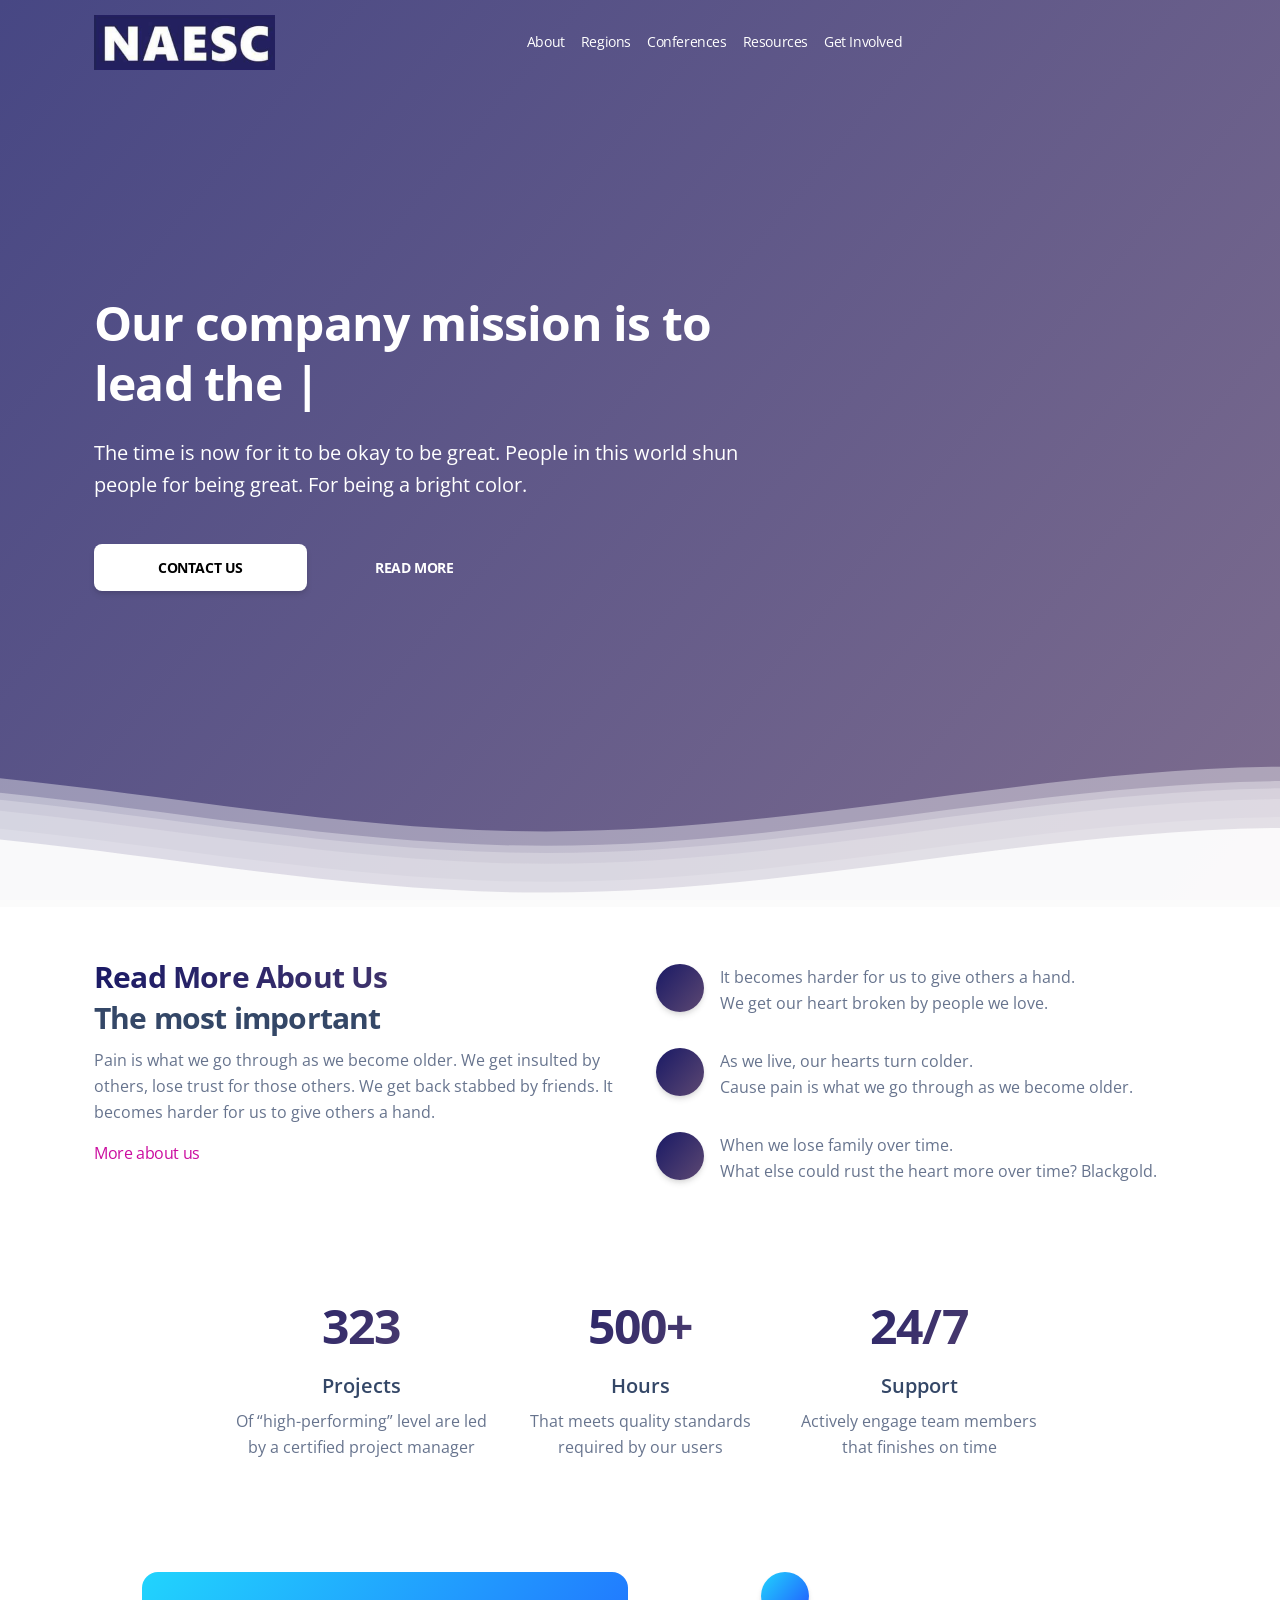
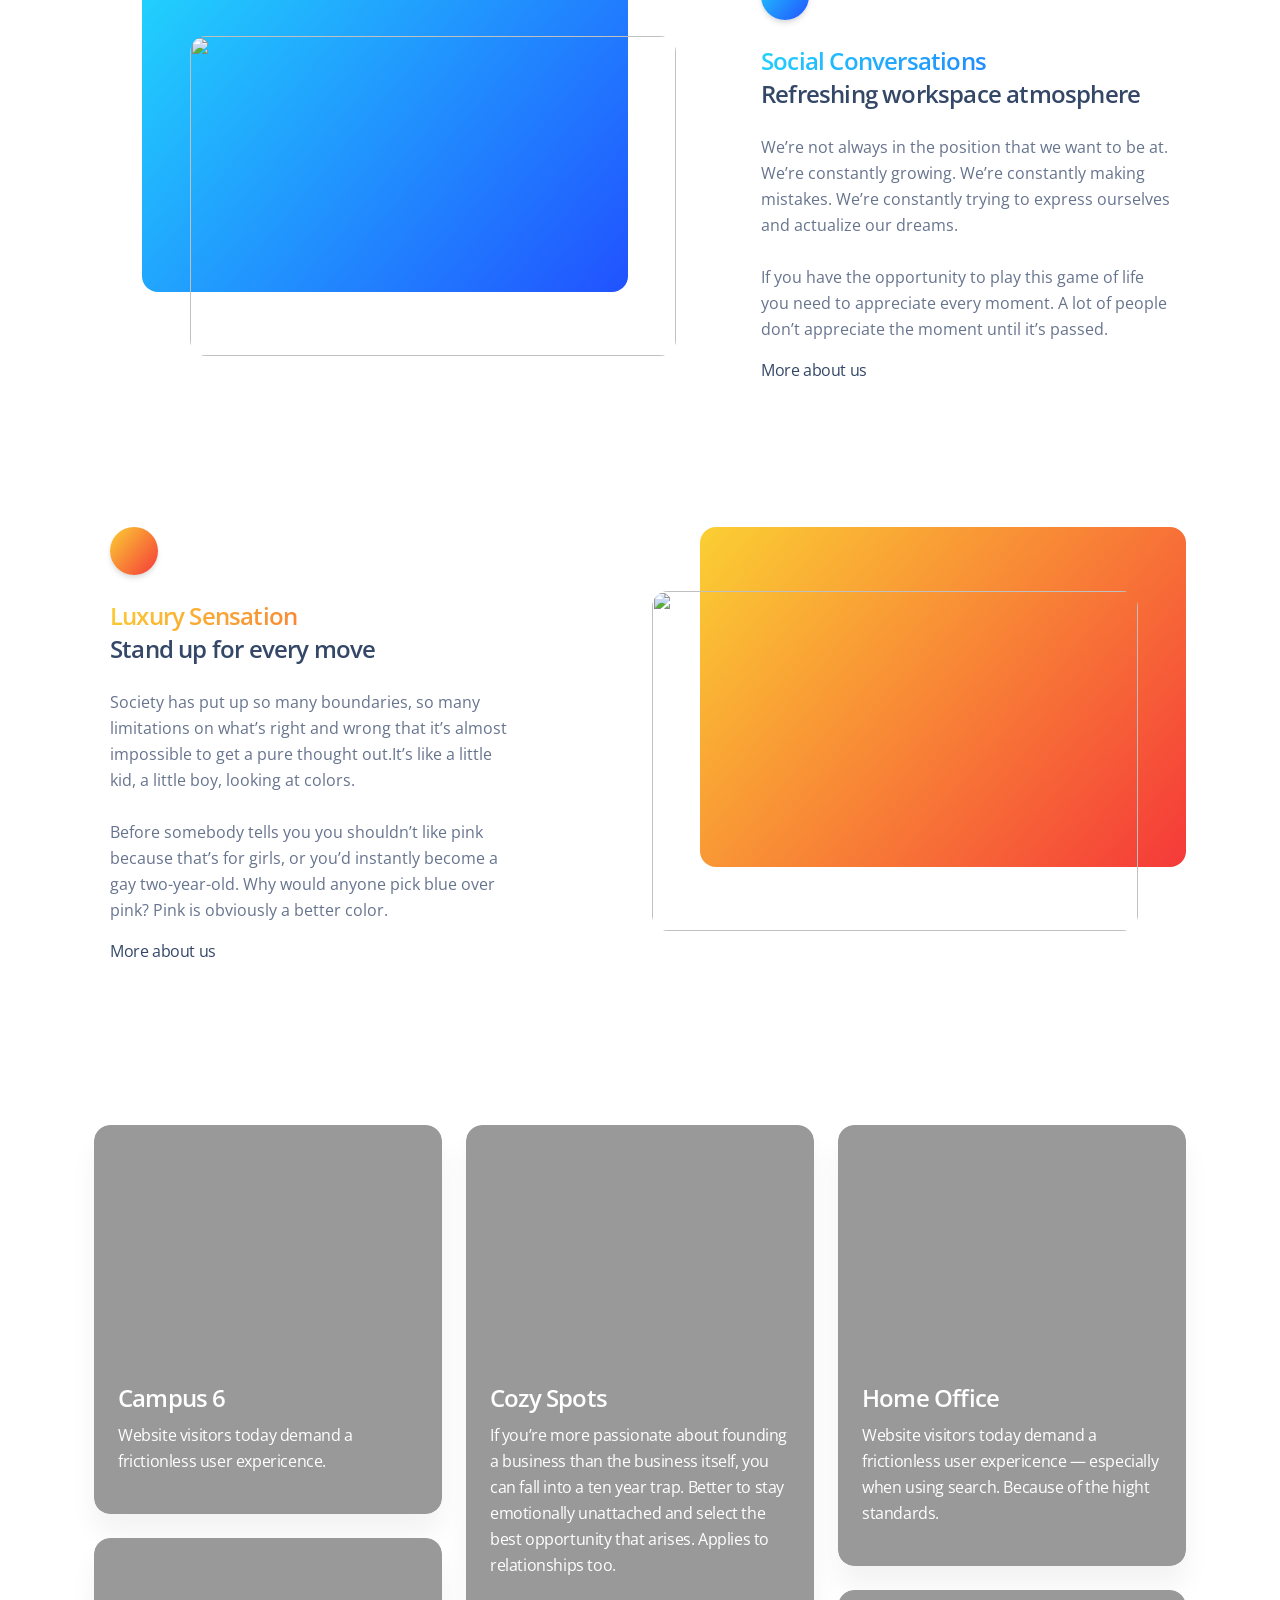
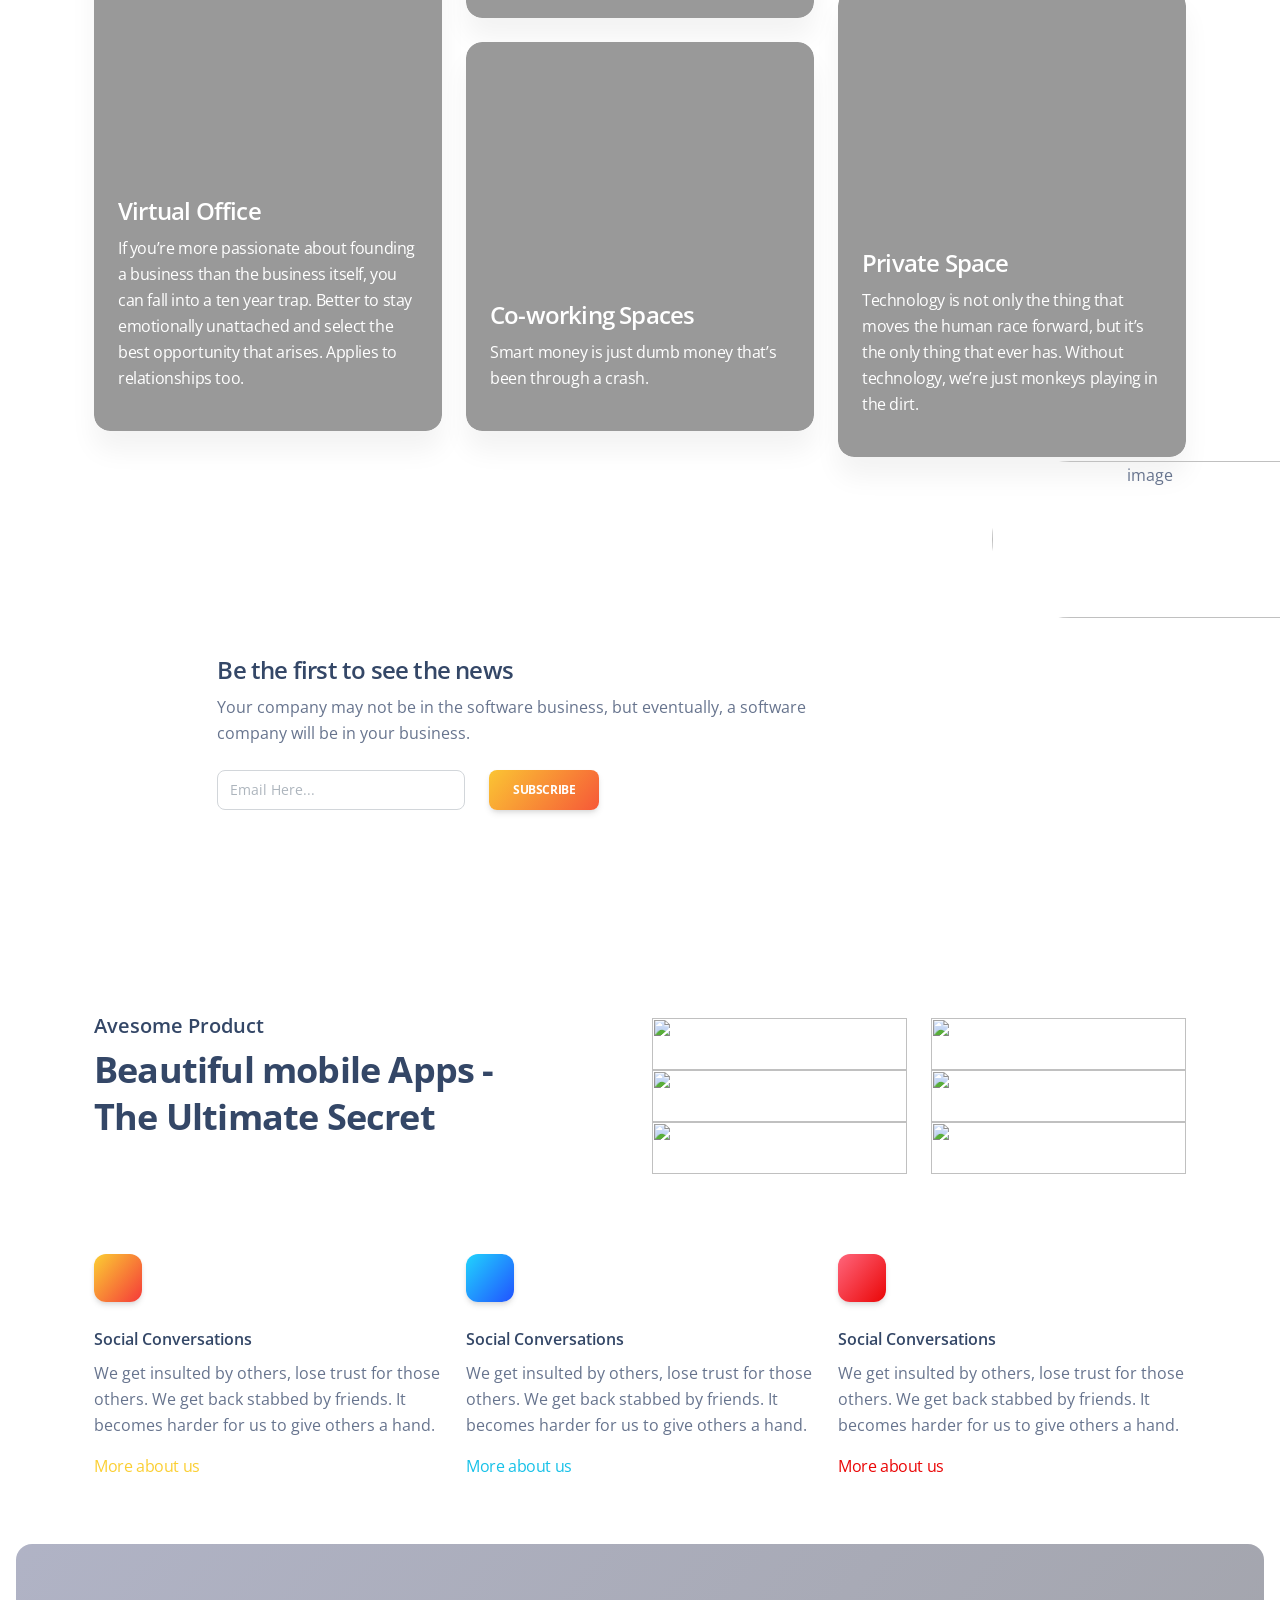
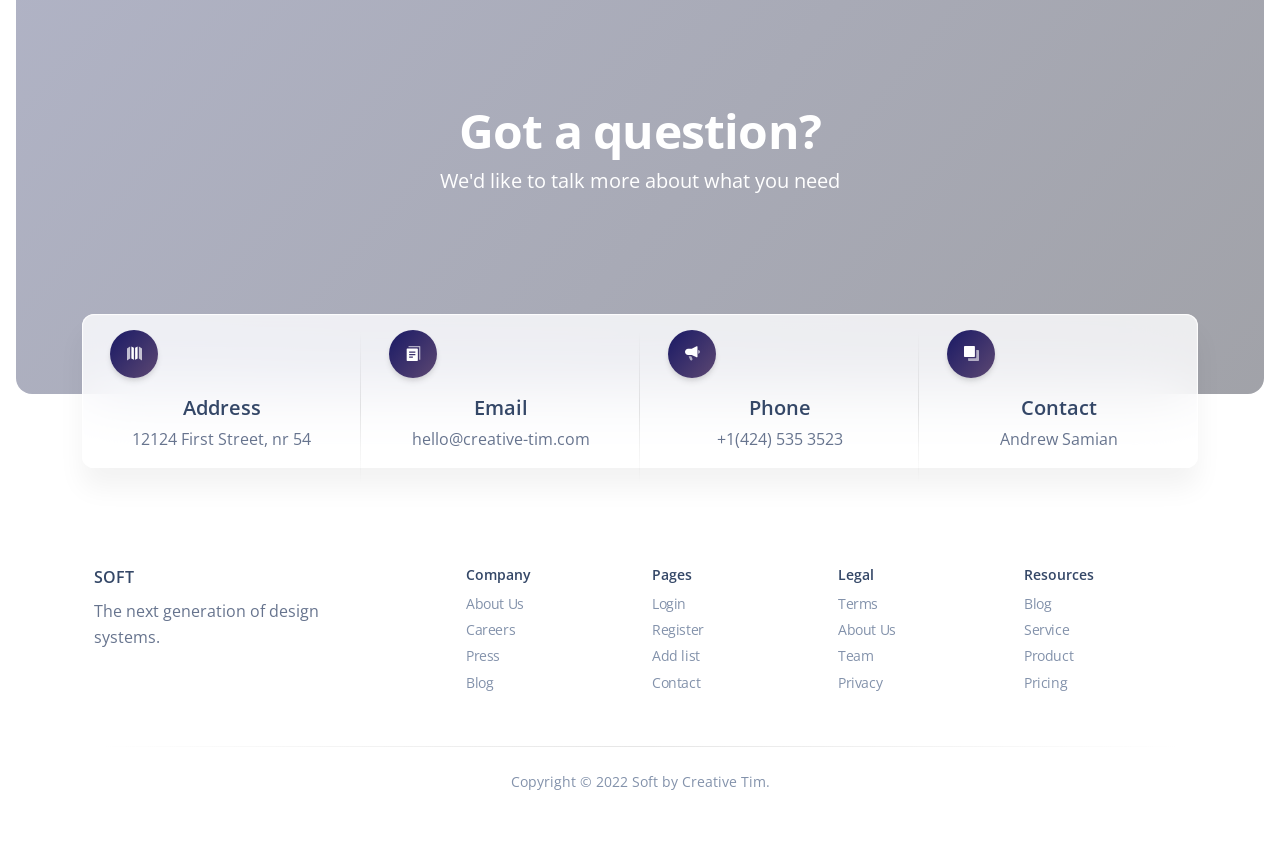
==== commit 866ef3e4: "spelling correction" ====
--- a/index.html
+++ b/index.html
@@ -650,7 +650,8 @@
             </div>
         </div>
     </footer>
-    <div class="loopple-alert loopple-alert-gradient-dark loopple-alert-dismissible loopple-fade loopple-position-fixed loopple-z-index-9999 loopple-bottom-2 loopple-mx-auto loopple-text-center loopple-right-0 loopple-left-0 loopple-w-50" role="alert"><strong>View and edit your project online</strong><a class="loopple-btn loopple-btn-white loopple-ml-2" href="https://www.loopple.com/builder/project-Ut51mf2drYYq3cby8iI5dEZqlPsKaHxagym" target="_blank">Editor</a><button type="button" class="close" data-dismiss="alert" aria-label="Close"><span aria-hidden="true">×</span></button></div>
+    <!----
+    <div class="loopple-alert loopple-alert-gradient-dark loopple-alert-dismissible loopple-fade loopple-position-fixed loopple-z-index-9999 loopple-bottom-2 loopple-mx-auto loopple-text-center loopple-right-0 loopple-left-0 loopple-w-50" role="alert"><strong>View and edit your project online</strong><a class="loopple-btn loopple-btn-white loopple-ml-2" href="https://www.loopple.com/builder/project-Ut51mf2drYYq3cby8iI5dEZqlPsKaHxagym" target="_blank">Editor</a><button type="button" class="close" data-dismiss="alert" aria-label="Close"><span aria-hidden="true">×</span></button></div> -->
     <script src="https://demos.creative-tim.com/soft-ui-dashboard/assets/js/core/popper.min.js"></script>
     <script src="https://demos.creative-tim.com/soft-ui-dashboard/assets/js/core/bootstrap.min.js"></script>
     <script src="https://demos.creative-tim.com/soft-ui-dashboard/assets/js/plugins/chartjs.min.js"></script>
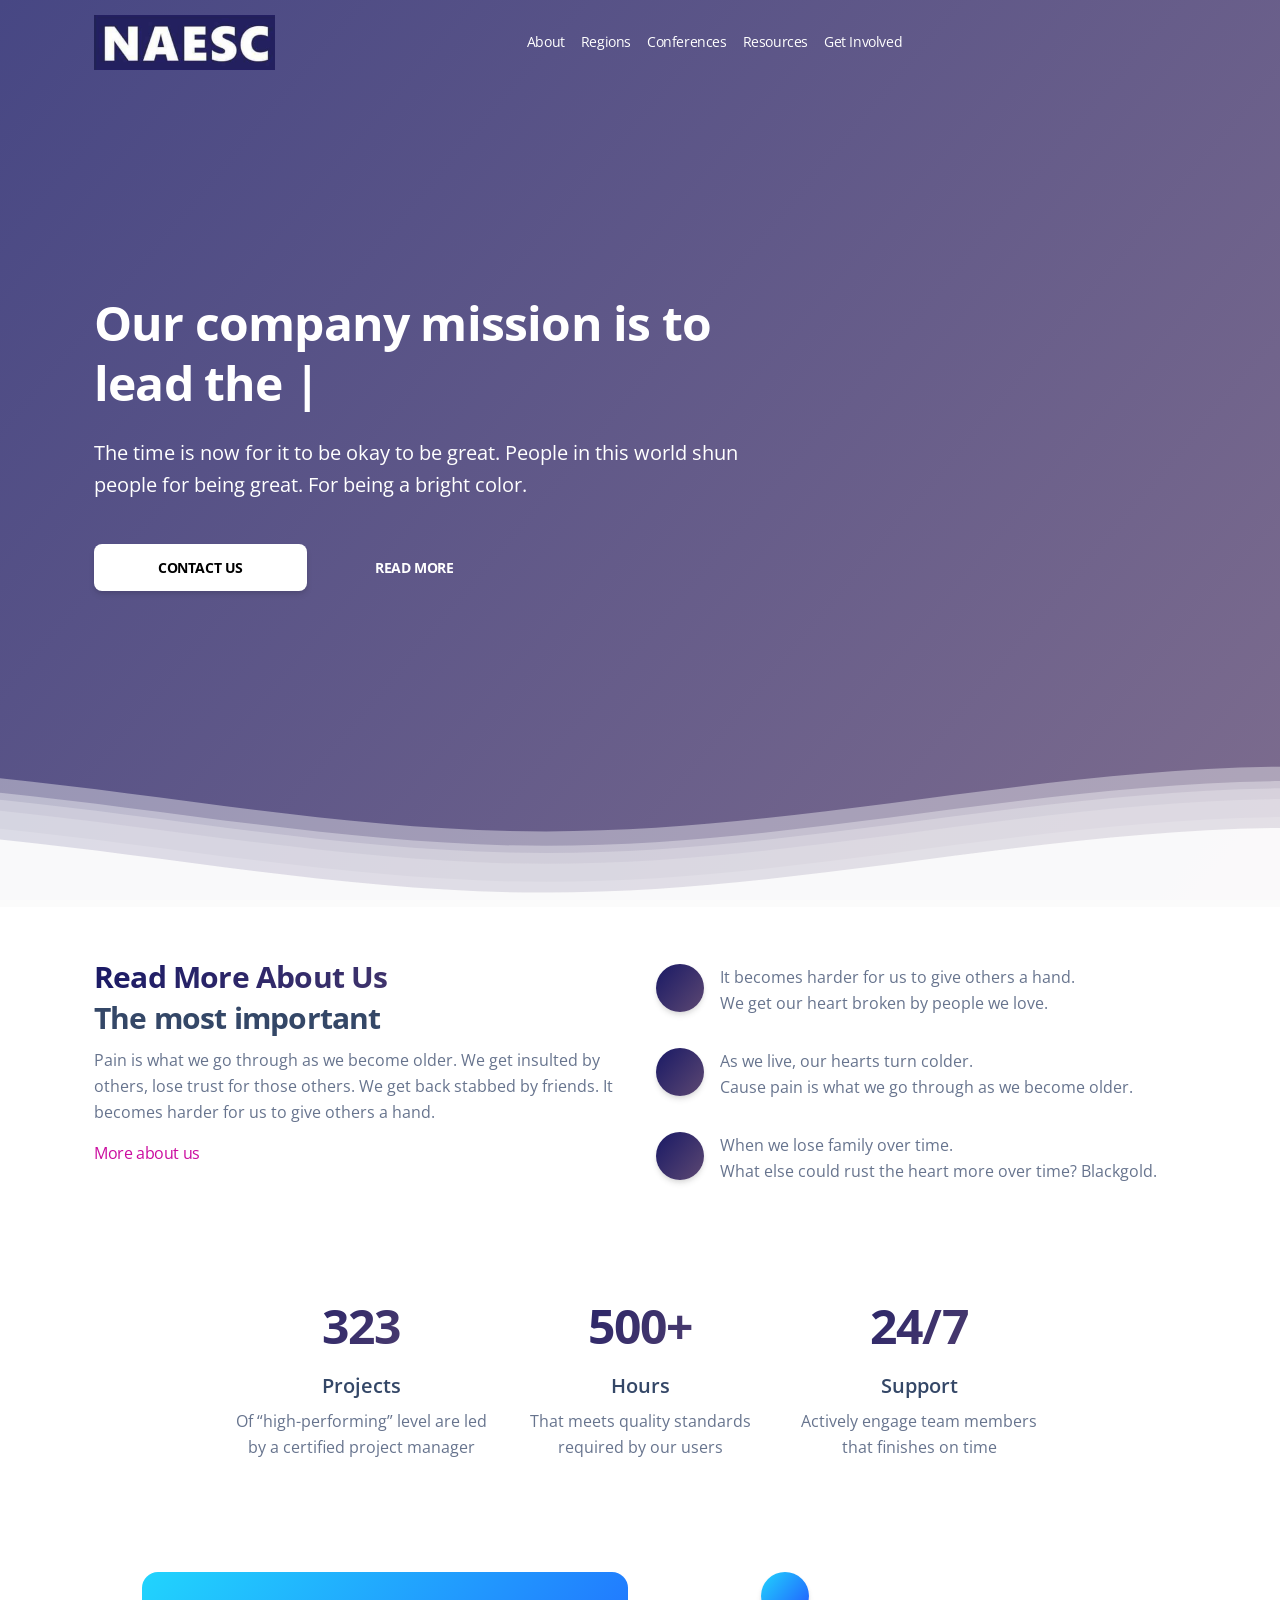
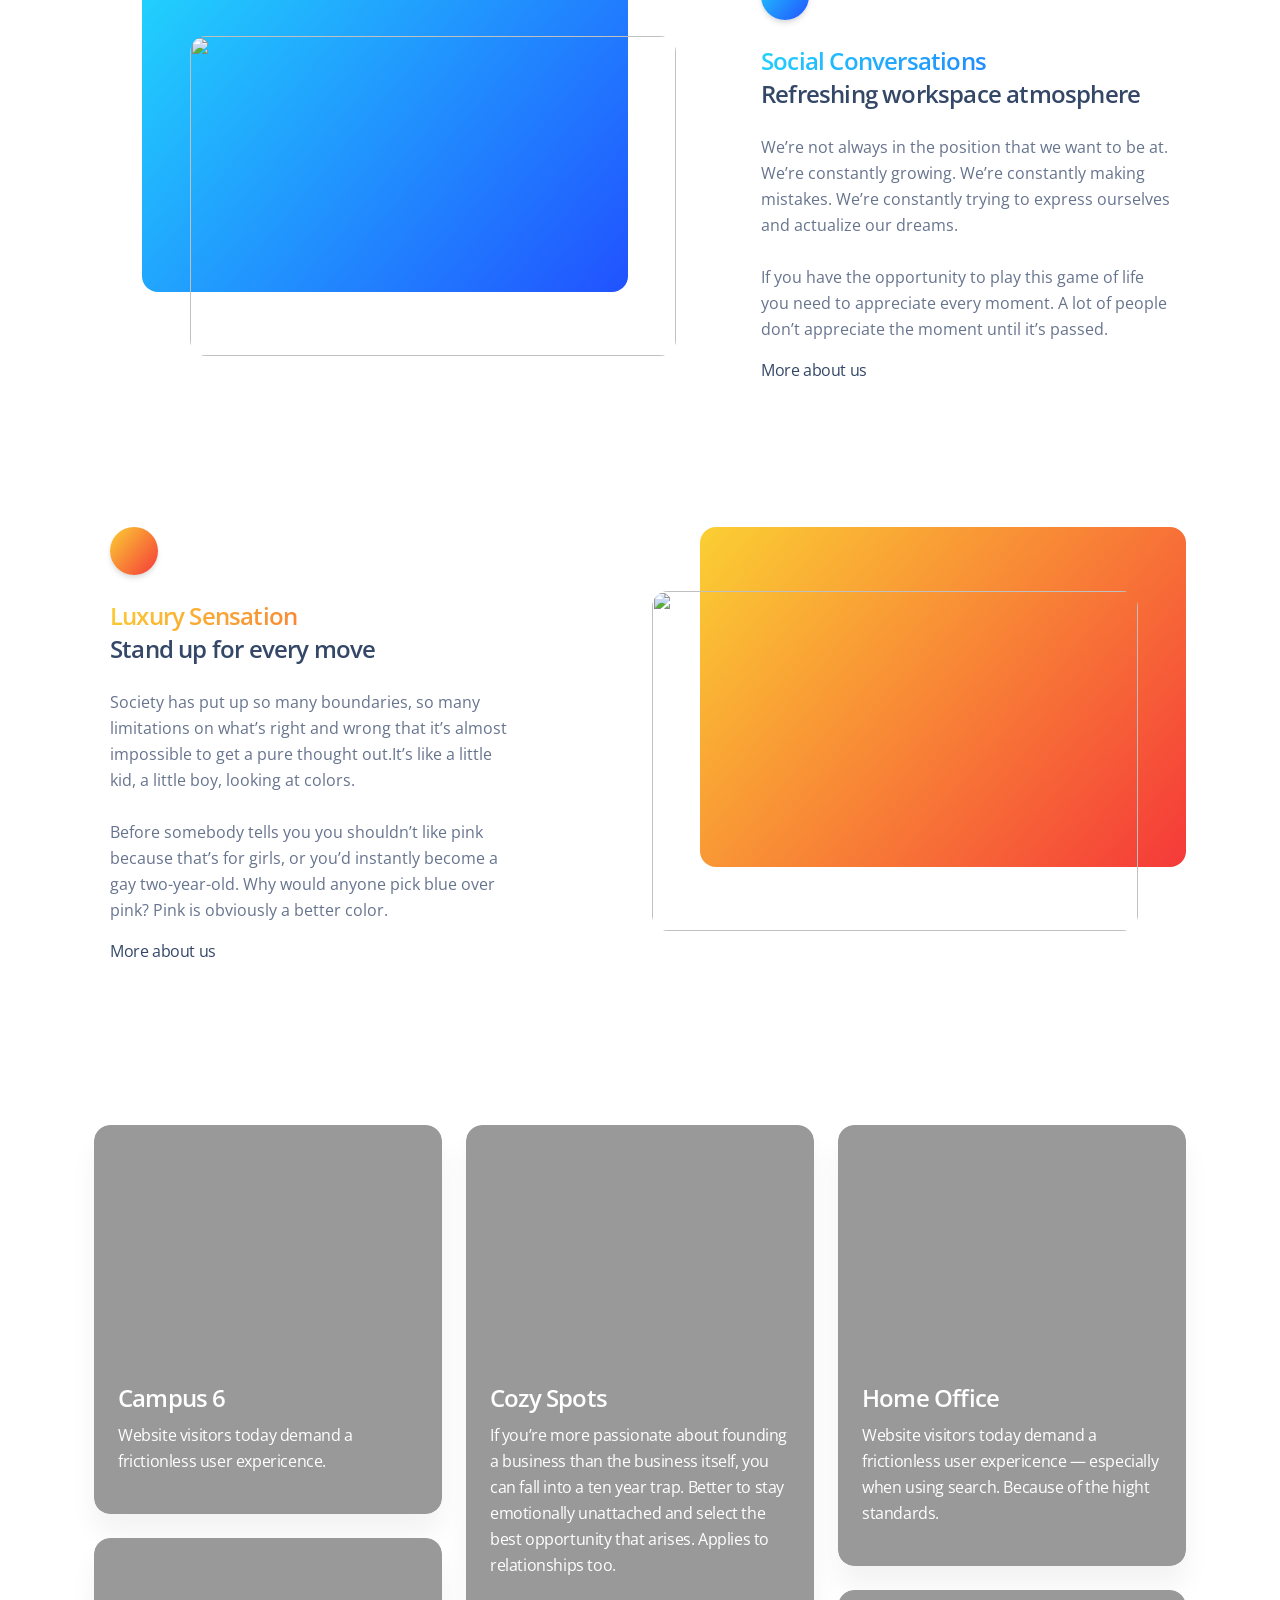
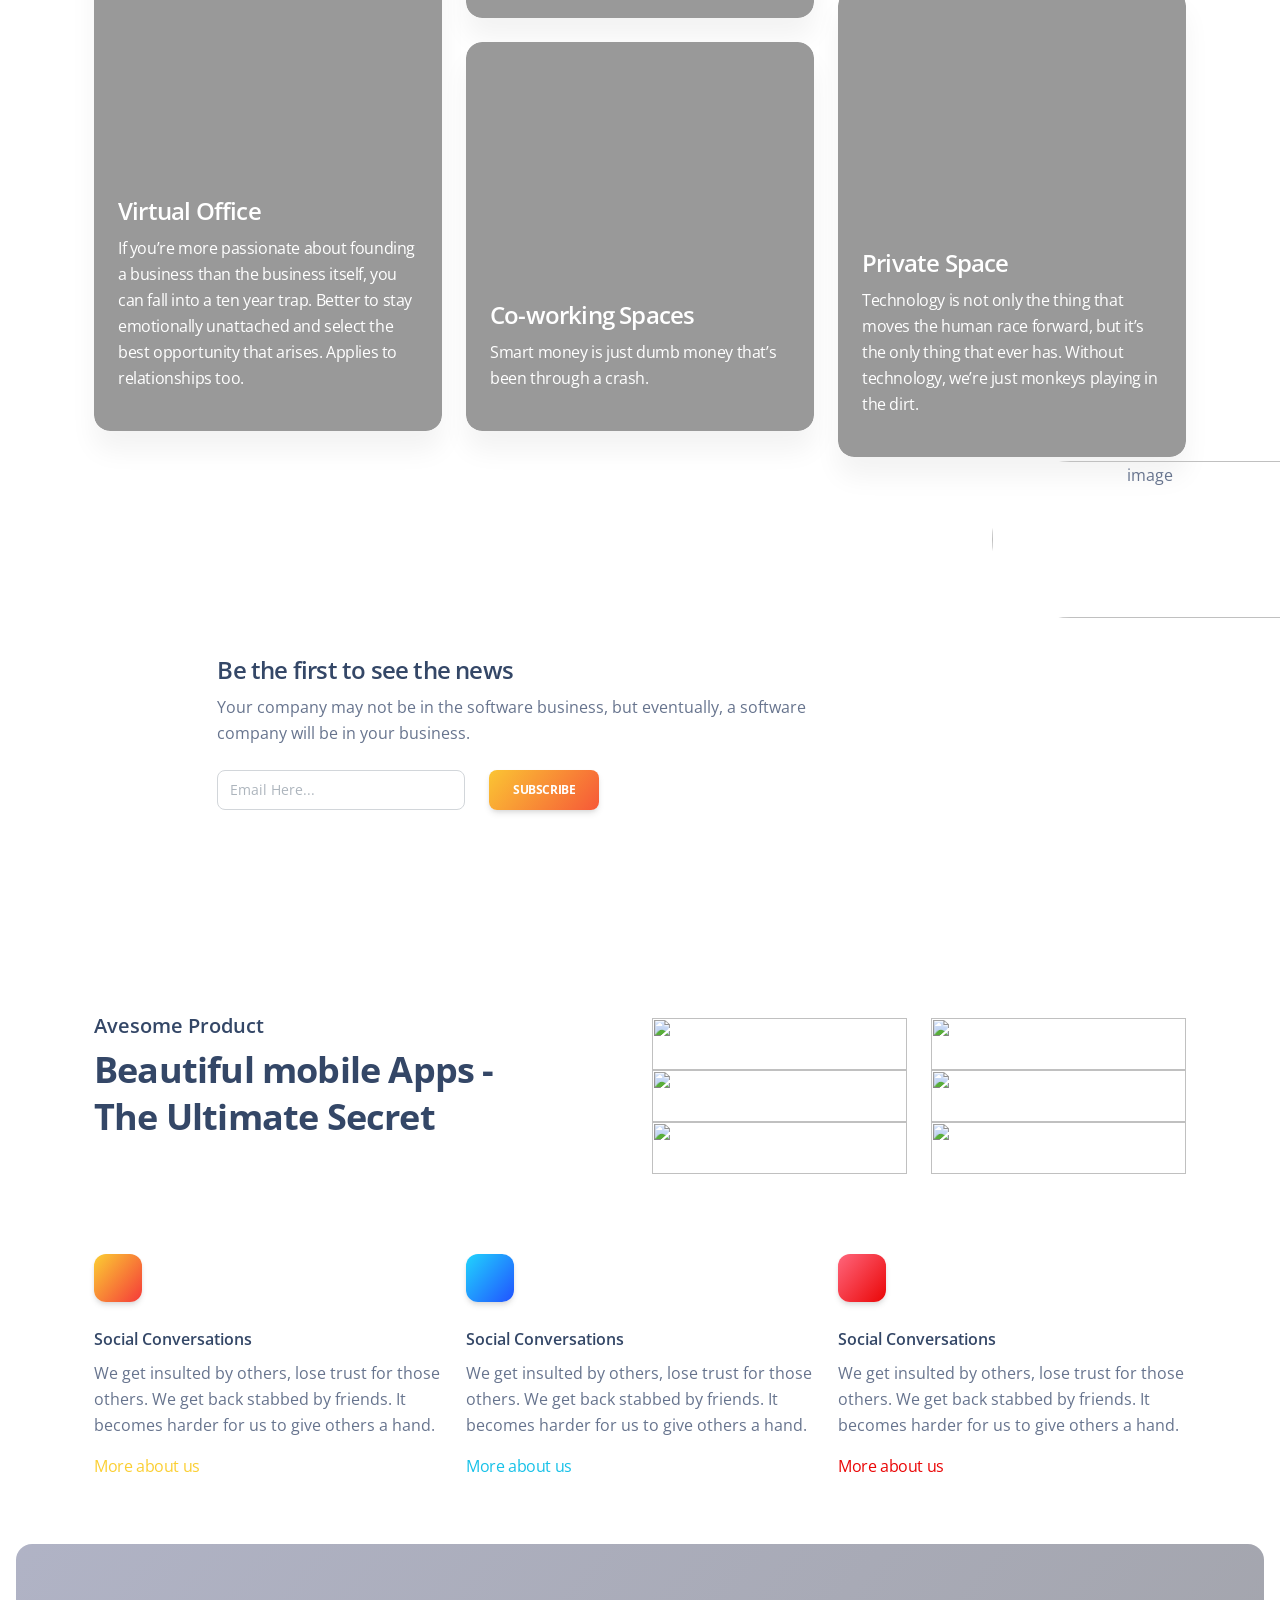
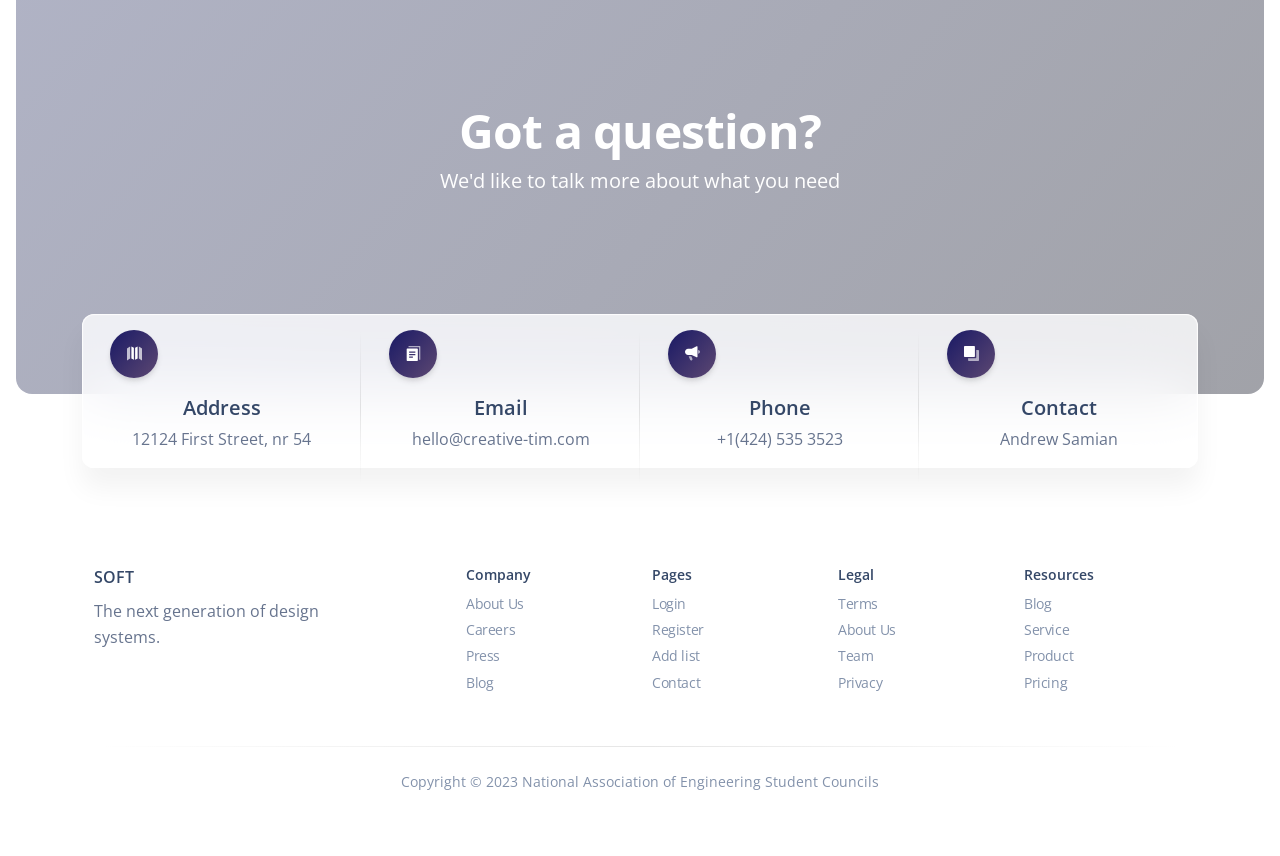
==== commit 983fb962: "copy right" ====
--- a/index.html
+++ b/index.html
@@ -644,7 +644,7 @@
             <div class="row">
                 <div class="col-8 mx-lg-auto text-lg-center">
                     <p class="text-sm text-secondary">
-                        Copyright © 2022 Soft by Creative Tim.
+                        Copyright © 2023 National Association of Engineering Student Councils
                     </p>
                 </div>
             </div>
